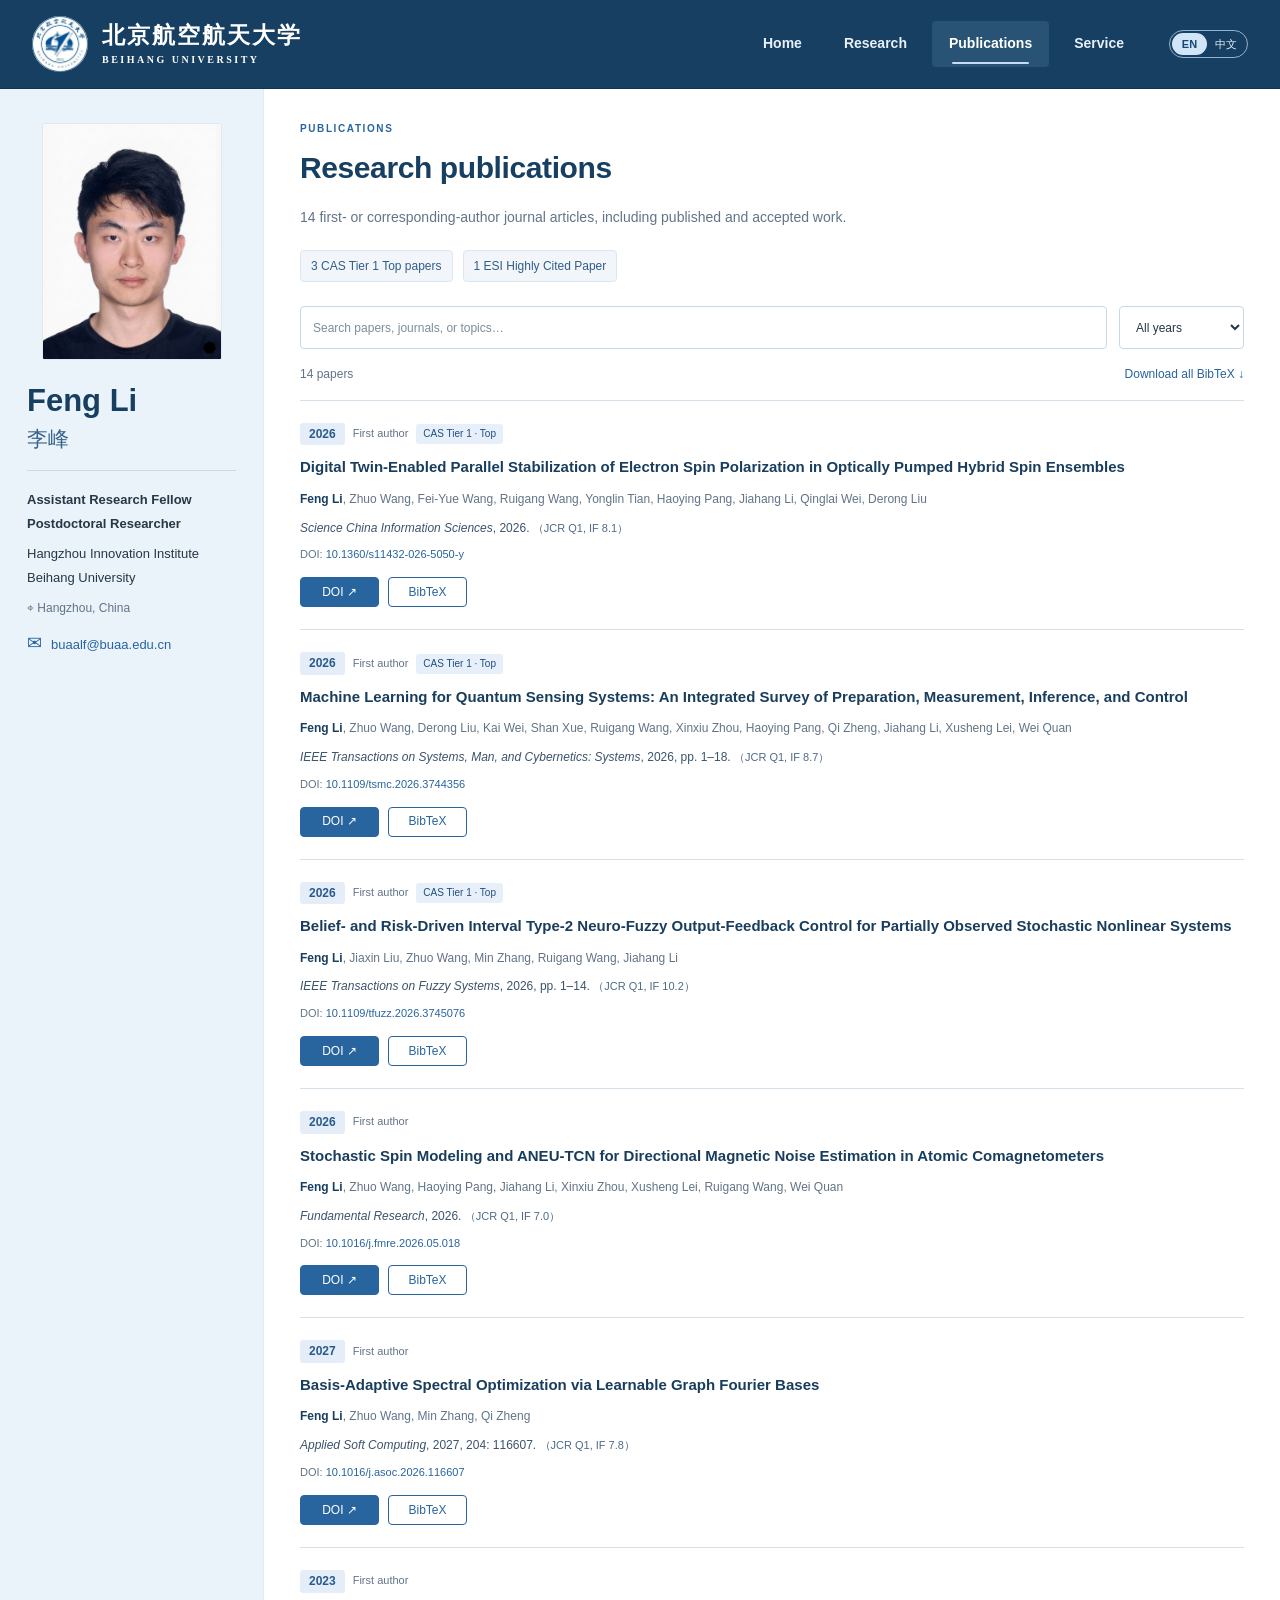
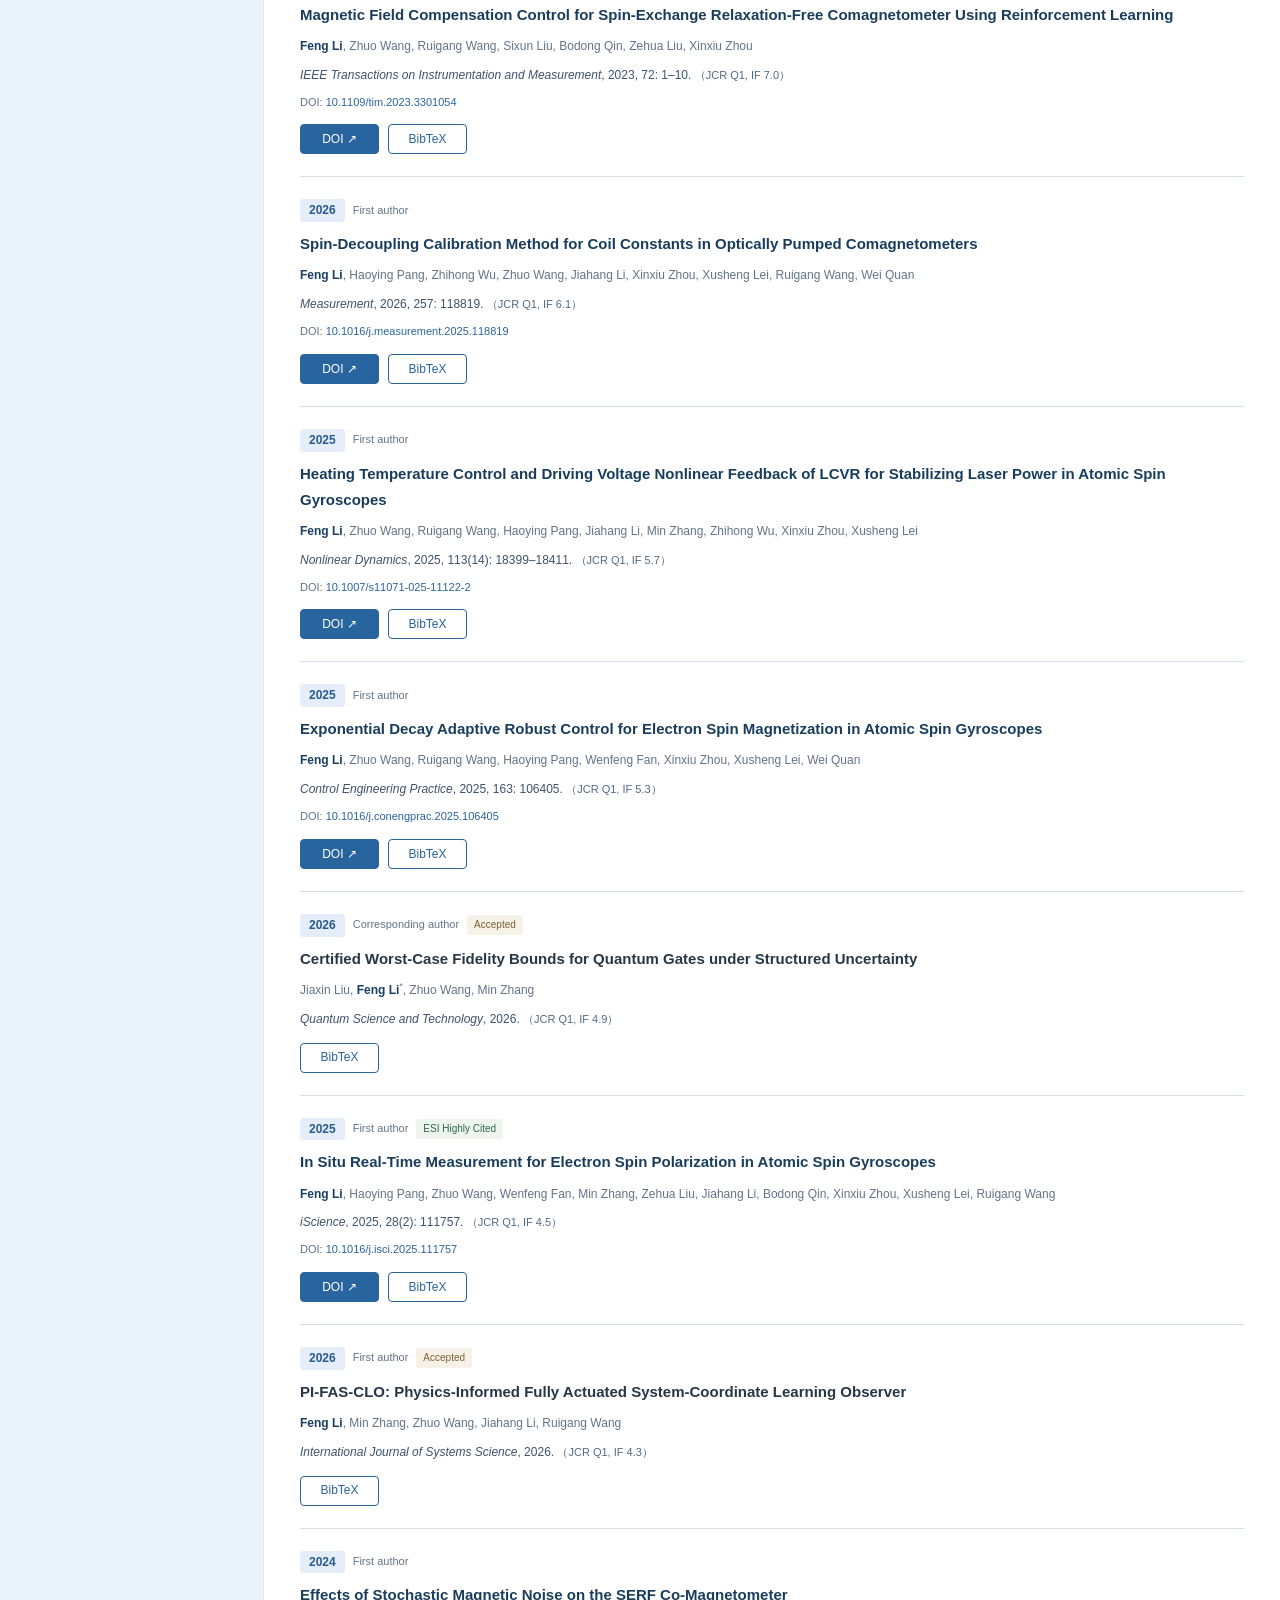
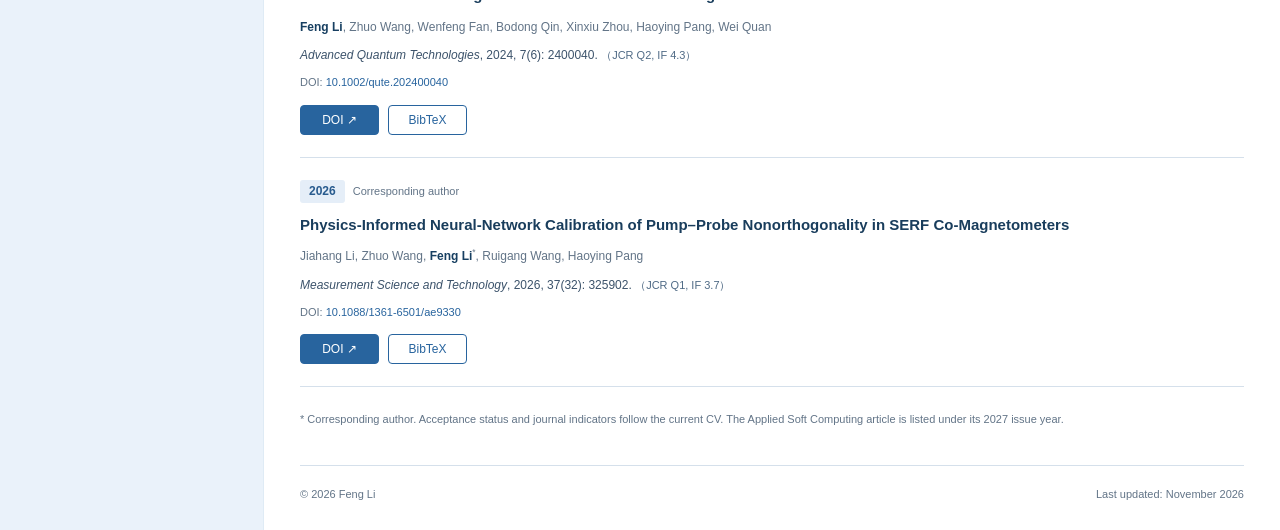
==== publications.html @ 4c73d3a9 "Simplify homepage research areas and remove news section" ====
<!doctype html>
<html lang="en"><head><meta charset="utf-8"><meta name="viewport" content="width=device-width,initial-scale=1">
<title>Publications | Feng Li</title><meta name="description" content="Feng Li (李峰), Assistant Research Fellow and Postdoctoral Researcher at Beihang University Hangzhou Innovation Institute. AI, intelligent control, and quantum precision sensing.">
<link rel="icon" href="assets/favicon.svg" type="image/svg+xml"><link rel="stylesheet" href="assets/style.css?v=e3f5baf408">
<script>try{document.documentElement.lang=localStorage.getItem('feng-li-language')==='zh'?'zh':'en'}catch{}</script>
<script defer src="assets/publications.js"></script><script defer src="assets/main.js?v=169845bc36"></script>
<meta property="og:title" content="Feng Li | Beihang University"><meta property="og:description" content="Artificial intelligence, intelligent control, and quantum precision sensing."><meta property="og:type" content="website"><meta property="og:image" content="https://fonx1997.github.io/assets/portrait.jpg">
<link rel="canonical" href="https://fonx1997.github.io/publications.html"></head>
<body data-page="publications"><a class="skip-link" href="#main"><span data-lang="en">Skip to content</span><span data-lang="zh">跳转到正文</span></a>
<header class="site-header"><div class="header-inner"><a class="university-brand" href="https://www.buaa.edu.cn/" target="_blank" rel="noopener noreferrer" aria-label="北京航空航天大学 / Beihang University">
        <img class="university-seal" src="assets/beihang-seal.jpg" width="56" height="56" alt="北京航空航天大学校徽 / Beihang University emblem">
        <span class="university-wordmark"><span class="university-name-zh">北京航空航天大学</span><span class="university-name-en">BEIHANG UNIVERSITY</span></span>
      </a><nav aria-label="Main navigation"><a href="index.html" data-nav="home"><span data-lang="en">Home</span><span data-lang="zh">首页</span></a><a href="research.html" data-nav="research"><span data-lang="en">Research</span><span data-lang="zh">研究方向</span></a><a href="publications.html" data-nav="publications" aria-current="page"><span data-lang="en">Publications</span><span data-lang="zh">学术论文</span></a><a href="index.html#service" data-nav="service"><span data-lang="en">Service</span><span data-lang="zh">学术服务</span></a></nav>
<div class="language-switch" role="group" aria-label="Website language"><button type="button" data-set-language="en" aria-label="Read in English">EN</button><button type="button" data-set-language="zh" aria-label="切换为中文">中文</button></div></div></header>
<div class="site-layout"><aside class="profile" aria-label="Researcher profile"><div class="profile-inner">
      <a class="portrait-link" href="index.html" aria-label="Feng Li homepage"><img class="portrait" src="assets/portrait.jpg" width="180" height="237" alt="Feng Li / 李峰"></a>
      <a class="profile-name" href="index.html"><span data-lang="en">Feng Li <span class="name-zh">李峰</span></span><span data-lang="zh">李峰 <span class="name-zh">Feng Li</span></span></a>
      <p class="profile-role"><span data-lang="en">Assistant Research Fellow<br> Postdoctoral Researcher</span><span data-lang="zh">助理研究员（博士后）</span></p>
      <p class="profile-affiliation"><span data-lang="en">Hangzhou Innovation Institute<br> Beihang University</span><span data-lang="zh">北京航空航天大学<br> 杭州创新研究院</span></p>
      <p class="location"><span aria-hidden="true">⌖</span> <span data-lang="en">Hangzhou, China</span><span data-lang="zh">中国 · 杭州</span></p>
      <div class="profile-links">
        <a href="mailto:buaalf@buaa.edu.cn"><span aria-hidden="true">✉</span> buaalf@buaa.edu.cn</a>
      </div>
    </div></aside><div class="content-column">
<main id="main"><p class="eyebrow"><span data-lang="en">PUBLICATIONS</span><span data-lang="zh">学术论文</span></p><h1><span data-lang="en">Research publications</span><span data-lang="zh">主要论著</span></h1><p class="page-intro"><span data-lang="en">14 first- or corresponding-author journal articles, including published and accepted work.</span><span data-lang="zh">第一／通讯作者期刊论文 14 篇，含已发表及已接收论文。</span></p><div class="publication-summary"><span><span data-lang="en">3 CAS Tier 1 Top papers</span><span data-lang="zh">中科院一区 Top 论文 3 篇</span></span><span><span data-lang="en">1 ESI Highly Cited Paper</span><span data-lang="zh">ESI 高被引论文 1 篇</span></span></div><div class="publication-toolbar"><label class="search-label"><span class="visually-hidden"><span data-lang="en">Search publications</span><span data-lang="zh">检索论文</span></span><input type="search" id="publication-search" placeholder="Search papers, journals, or topics…" autocomplete="off"></label><label><span class="visually-hidden"><span data-lang="en">Publication year</span><span data-lang="zh">发表年份</span></span><select id="publication-year"><option value="all">All years / 全部年份</option><option value="2027">2027</option><option value="2026">2026</option><option value="2025">2025</option><option value="2024">2024</option><option value="2023">2023</option></select></label></div><div class="publication-list-info"><span id="publication-count" role="status">14 papers</span><a href="assets/bibtex/Feng-Li-publications.bib" download="Feng-Li-publications.bib"><span data-lang="en">Download all BibTeX ↓</span><span data-lang="zh">下载全部 BibTeX ↓</span></a></div><div id="publication-list"><article class="publication" id="paper-scis" data-year="2026" data-search="Digital Twin-Enabled Parallel Stabilization of Electron Spin Polarization in Optically Pumped Hybrid Spin Ensembles Science China Information Sciences first parallel quantum">
      <div class="publication-topline"><span class="publication-year">2026</span><span class="role"><span data-lang="en">First author</span><span data-lang="zh">第一作者</span></span><span class="badge top"><span data-lang="en">CAS Tier 1 · Top</span><span data-lang="zh">中科院一区 Top</span></span></div>
      <h3><a href="https://www.sciengine.com/doi/10.1360/s11432-026-5050-y" target="_blank" rel="noopener noreferrer">Digital Twin-Enabled Parallel Stabilization of Electron Spin Polarization in Optically Pumped Hybrid Spin Ensembles</a></h3><p class="authors"><strong>Feng Li</strong>, Zhuo Wang, Fei-Yue Wang, Ruigang Wang, Yonglin Tian, Haoying Pang, Jiahang Li, Qinglai Wei, Derong Liu</p>
      <p class="journal"><i>Science China Information Sciences</i>, 2026. <span class="metrics">（JCR Q1, IF 8.1）</span></p><p class="publication-doi">DOI: <a href="https://doi.org/10.1360/s11432-026-5050-y" target="_blank" rel="noopener noreferrer">10.1360/s11432-026-5050-y</a></p><div class="publication-actions"><a href="https://doi.org/10.1360/s11432-026-5050-y" target="_blank" rel="noopener noreferrer" class="paper-button">DOI ↗</a><button class="text-button" type="button" data-bibtex="scis">BibTeX</button></div>
    </article><article class="publication" id="paper-tsmcs" data-year="2026" data-search="Machine Learning for Quantum Sensing Systems: An Integrated Survey of Preparation, Measurement, Inference, and Control IEEE Transactions on Systems, Man, and Cybernetics: Systems first learning quantum">
      <div class="publication-topline"><span class="publication-year">2026</span><span class="role"><span data-lang="en">First author</span><span data-lang="zh">第一作者</span></span><span class="badge top"><span data-lang="en">CAS Tier 1 · Top</span><span data-lang="zh">中科院一区 Top</span></span></div>
      <h3><a href="https://doi.org/10.1109/tsmc.2026.3744356" target="_blank" rel="noopener noreferrer">Machine Learning for Quantum Sensing Systems: An Integrated Survey of Preparation, Measurement, Inference, and Control</a></h3><p class="authors"><strong>Feng Li</strong>, Zhuo Wang, Derong Liu, Kai Wei, Shan Xue, Ruigang Wang, Xinxiu Zhou, Haoying Pang, Qi Zheng, Jiahang Li, Xusheng Lei, Wei Quan</p>
      <p class="journal"><i>IEEE Transactions on Systems, Man, and Cybernetics: Systems</i>, 2026, pp. 1–18. <span class="metrics">（JCR Q1, IF 8.7）</span></p><p class="publication-doi">DOI: <a href="https://doi.org/10.1109/tsmc.2026.3744356" target="_blank" rel="noopener noreferrer">10.1109/tsmc.2026.3744356</a></p><div class="publication-actions"><a href="https://doi.org/10.1109/tsmc.2026.3744356" target="_blank" rel="noopener noreferrer" class="paper-button">DOI ↗</a><button class="text-button" type="button" data-bibtex="tsmcs">BibTeX</button></div>
    </article><article class="publication" id="paper-tfs" data-year="2026" data-search="Belief- and Risk-Driven Interval Type-2 Neuro-Fuzzy Output-Feedback Control for Partially Observed Stochastic Nonlinear Systems IEEE Transactions on Fuzzy Systems first learning control">
      <div class="publication-topline"><span class="publication-year">2026</span><span class="role"><span data-lang="en">First author</span><span data-lang="zh">第一作者</span></span><span class="badge top"><span data-lang="en">CAS Tier 1 · Top</span><span data-lang="zh">中科院一区 Top</span></span></div>
      <h3><a href="https://doi.org/10.1109/tfuzz.2026.3745076" target="_blank" rel="noopener noreferrer">Belief- and Risk-Driven Interval Type-2 Neuro-Fuzzy Output-Feedback Control for Partially Observed Stochastic Nonlinear Systems</a></h3><p class="authors"><strong>Feng Li</strong>, Jiaxin Liu, Zhuo Wang, Min Zhang, Ruigang Wang, Jiahang Li</p>
      <p class="journal"><i>IEEE Transactions on Fuzzy Systems</i>, 2026, pp. 1–14. <span class="metrics">（JCR Q1, IF 10.2）</span></p><p class="publication-doi">DOI: <a href="https://doi.org/10.1109/tfuzz.2026.3745076" target="_blank" rel="noopener noreferrer">10.1109/tfuzz.2026.3745076</a></p><div class="publication-actions"><a href="https://doi.org/10.1109/tfuzz.2026.3745076" target="_blank" rel="noopener noreferrer" class="paper-button">DOI ↗</a><button class="text-button" type="button" data-bibtex="tfs">BibTeX</button></div>
    </article><article class="publication" id="paper-fr" data-year="2026" data-search="Stochastic Spin Modeling and ANEU-TCN for Directional Magnetic Noise Estimation in Atomic Comagnetometers Fundamental Research first learning quantum">
      <div class="publication-topline"><span class="publication-year">2026</span><span class="role"><span data-lang="en">First author</span><span data-lang="zh">第一作者</span></span></div>
      <h3><a href="https://doi.org/10.1016/j.fmre.2026.05.018" target="_blank" rel="noopener noreferrer">Stochastic Spin Modeling and ANEU-TCN for Directional Magnetic Noise Estimation in Atomic Comagnetometers</a></h3><p class="authors"><strong>Feng Li</strong>, Zhuo Wang, Haoying Pang, Jiahang Li, Xinxiu Zhou, Xusheng Lei, Ruigang Wang, Wei Quan</p>
      <p class="journal"><i>Fundamental Research</i>, 2026. <span class="metrics">（JCR Q1, IF 7.0）</span></p><p class="publication-doi">DOI: <a href="https://doi.org/10.1016/j.fmre.2026.05.018" target="_blank" rel="noopener noreferrer">10.1016/j.fmre.2026.05.018</a></p><div class="publication-actions"><a href="https://doi.org/10.1016/j.fmre.2026.05.018" target="_blank" rel="noopener noreferrer" class="paper-button">DOI ↗</a><button class="text-button" type="button" data-bibtex="fr">BibTeX</button></div>
    </article><article class="publication" id="paper-asc" data-year="2027" data-search="Basis-Adaptive Spectral Optimization via Learnable Graph Fourier Bases Applied Soft Computing first learning">
      <div class="publication-topline"><span class="publication-year">2027</span><span class="role"><span data-lang="en">First author</span><span data-lang="zh">第一作者</span></span></div>
      <h3><a href="https://doi.org/10.1016/j.asoc.2026.116607" target="_blank" rel="noopener noreferrer">Basis-Adaptive Spectral Optimization via Learnable Graph Fourier Bases</a></h3><p class="authors"><strong>Feng Li</strong>, Zhuo Wang, Min Zhang, Qi Zheng</p>
      <p class="journal"><i>Applied Soft Computing</i>, 2027, 204: 116607. <span class="metrics">（JCR Q1, IF 7.8）</span></p><p class="publication-doi">DOI: <a href="https://doi.org/10.1016/j.asoc.2026.116607" target="_blank" rel="noopener noreferrer">10.1016/j.asoc.2026.116607</a></p><div class="publication-actions"><a href="https://doi.org/10.1016/j.asoc.2026.116607" target="_blank" rel="noopener noreferrer" class="paper-button">DOI ↗</a><button class="text-button" type="button" data-bibtex="asc">BibTeX</button></div>
    </article><article class="publication" id="paper-tim" data-year="2023" data-search="Magnetic Field Compensation Control for Spin-Exchange Relaxation-Free Comagnetometer Using Reinforcement Learning IEEE Transactions on Instrumentation and Measurement first learning control quantum">
      <div class="publication-topline"><span class="publication-year">2023</span><span class="role"><span data-lang="en">First author</span><span data-lang="zh">第一作者</span></span></div>
      <h3><a href="https://doi.org/10.1109/tim.2023.3301054" target="_blank" rel="noopener noreferrer">Magnetic Field Compensation Control for Spin-Exchange Relaxation-Free Comagnetometer Using Reinforcement Learning</a></h3><p class="authors"><strong>Feng Li</strong>, Zhuo Wang, Ruigang Wang, Sixun Liu, Bodong Qin, Zehua Liu, Xinxiu Zhou</p>
      <p class="journal"><i>IEEE Transactions on Instrumentation and Measurement</i>, 2023, 72: 1–10. <span class="metrics">（JCR Q1, IF 7.0）</span></p><p class="publication-doi">DOI: <a href="https://doi.org/10.1109/tim.2023.3301054" target="_blank" rel="noopener noreferrer">10.1109/tim.2023.3301054</a></p><div class="publication-actions"><a href="https://doi.org/10.1109/tim.2023.3301054" target="_blank" rel="noopener noreferrer" class="paper-button">DOI ↗</a><button class="text-button" type="button" data-bibtex="tim">BibTeX</button></div>
    </article><article class="publication" id="paper-measurement" data-year="2026" data-search="Spin-Decoupling Calibration Method for Coil Constants in Optically Pumped Comagnetometers Measurement first quantum">
      <div class="publication-topline"><span class="publication-year">2026</span><span class="role"><span data-lang="en">First author</span><span data-lang="zh">第一作者</span></span></div>
      <h3><a href="https://doi.org/10.1016/j.measurement.2025.118819" target="_blank" rel="noopener noreferrer">Spin-Decoupling Calibration Method for Coil Constants in Optically Pumped Comagnetometers</a></h3><p class="authors"><strong>Feng Li</strong>, Haoying Pang, Zhihong Wu, Zhuo Wang, Jiahang Li, Xinxiu Zhou, Xusheng Lei, Ruigang Wang, Wei Quan</p>
      <p class="journal"><i>Measurement</i>, 2026, 257: 118819. <span class="metrics">（JCR Q1, IF 6.1）</span></p><p class="publication-doi">DOI: <a href="https://doi.org/10.1016/j.measurement.2025.118819" target="_blank" rel="noopener noreferrer">10.1016/j.measurement.2025.118819</a></p><div class="publication-actions"><a href="https://doi.org/10.1016/j.measurement.2025.118819" target="_blank" rel="noopener noreferrer" class="paper-button">DOI ↗</a><button class="text-button" type="button" data-bibtex="measurement">BibTeX</button></div>
    </article><article class="publication" id="paper-nld" data-year="2025" data-search="Heating Temperature Control and Driving Voltage Nonlinear Feedback of LCVR for Stabilizing Laser Power in Atomic Spin Gyroscopes Nonlinear Dynamics first control quantum">
      <div class="publication-topline"><span class="publication-year">2025</span><span class="role"><span data-lang="en">First author</span><span data-lang="zh">第一作者</span></span></div>
      <h3><a href="https://doi.org/10.1007/s11071-025-11122-2" target="_blank" rel="noopener noreferrer">Heating Temperature Control and Driving Voltage Nonlinear Feedback of LCVR for Stabilizing Laser Power in Atomic Spin Gyroscopes</a></h3><p class="authors"><strong>Feng Li</strong>, Zhuo Wang, Ruigang Wang, Haoying Pang, Jiahang Li, Min Zhang, Zhihong Wu, Xinxiu Zhou, Xusheng Lei</p>
      <p class="journal"><i>Nonlinear Dynamics</i>, 2025, 113(14): 18399–18411. <span class="metrics">（JCR Q1, IF 5.7）</span></p><p class="publication-doi">DOI: <a href="https://doi.org/10.1007/s11071-025-11122-2" target="_blank" rel="noopener noreferrer">10.1007/s11071-025-11122-2</a></p><div class="publication-actions"><a href="https://doi.org/10.1007/s11071-025-11122-2" target="_blank" rel="noopener noreferrer" class="paper-button">DOI ↗</a><button class="text-button" type="button" data-bibtex="nld">BibTeX</button></div>
    </article><article class="publication" id="paper-cep" data-year="2025" data-search="Exponential Decay Adaptive Robust Control for Electron Spin Magnetization in Atomic Spin Gyroscopes Control Engineering Practice first control quantum">
      <div class="publication-topline"><span class="publication-year">2025</span><span class="role"><span data-lang="en">First author</span><span data-lang="zh">第一作者</span></span></div>
      <h3><a href="https://doi.org/10.1016/j.conengprac.2025.106405" target="_blank" rel="noopener noreferrer">Exponential Decay Adaptive Robust Control for Electron Spin Magnetization in Atomic Spin Gyroscopes</a></h3><p class="authors"><strong>Feng Li</strong>, Zhuo Wang, Ruigang Wang, Haoying Pang, Wenfeng Fan, Xinxiu Zhou, Xusheng Lei, Wei Quan</p>
      <p class="journal"><i>Control Engineering Practice</i>, 2025, 163: 106405. <span class="metrics">（JCR Q1, IF 5.3）</span></p><p class="publication-doi">DOI: <a href="https://doi.org/10.1016/j.conengprac.2025.106405" target="_blank" rel="noopener noreferrer">10.1016/j.conengprac.2025.106405</a></p><div class="publication-actions"><a href="https://doi.org/10.1016/j.conengprac.2025.106405" target="_blank" rel="noopener noreferrer" class="paper-button">DOI ↗</a><button class="text-button" type="button" data-bibtex="cep">BibTeX</button></div>
    </article><article class="publication" id="paper-qst" data-year="2026" data-search="Certified Worst-Case Fidelity Bounds for Quantum Gates under Structured Uncertainty Quantum Science and Technology corresponding control quantum">
      <div class="publication-topline"><span class="publication-year">2026</span><span class="role"><span data-lang="en">Corresponding author</span><span data-lang="zh">通讯作者</span></span><span class="badge accepted"><span data-lang="en">Accepted</span><span data-lang="zh">已接收</span></span></div>
      <h3>Certified Worst-Case Fidelity Bounds for Quantum Gates under Structured Uncertainty</h3><p class="authors">Jiaxin Liu, <strong>Feng Li</strong><sup>*</sup>, Zhuo Wang, Min Zhang</p>
      <p class="journal"><i>Quantum Science and Technology</i>, 2026. <span class="metrics">（JCR Q1, IF 4.9）</span></p><div class="publication-actions"><button class="text-button" type="button" data-bibtex="qst">BibTeX</button></div>
    </article><article class="publication" id="paper-iscience" data-year="2025" data-search="In Situ Real-Time Measurement for Electron Spin Polarization in Atomic Spin Gyroscopes iScience first quantum">
      <div class="publication-topline"><span class="publication-year">2025</span><span class="role"><span data-lang="en">First author</span><span data-lang="zh">第一作者</span></span><span class="badge cited"><span data-lang="en">ESI Highly Cited</span><span data-lang="zh">ESI 高被引</span></span></div>
      <h3><a href="https://doi.org/10.1016/j.isci.2025.111757" target="_blank" rel="noopener noreferrer">In Situ Real-Time Measurement for Electron Spin Polarization in Atomic Spin Gyroscopes</a></h3><p class="authors"><strong>Feng Li</strong>, Haoying Pang, Zhuo Wang, Wenfeng Fan, Min Zhang, Zehua Liu, Jiahang Li, Bodong Qin, Xinxiu Zhou, Xusheng Lei, Ruigang Wang</p>
      <p class="journal"><i>iScience</i>, 2025, 28(2): 111757. <span class="metrics">（JCR Q1, IF 4.5）</span></p><p class="publication-doi">DOI: <a href="https://doi.org/10.1016/j.isci.2025.111757" target="_blank" rel="noopener noreferrer">10.1016/j.isci.2025.111757</a></p><div class="publication-actions"><a href="https://doi.org/10.1016/j.isci.2025.111757" target="_blank" rel="noopener noreferrer" class="paper-button">DOI ↗</a><button class="text-button" type="button" data-bibtex="iscience">BibTeX</button></div>
    </article><article class="publication" id="paper-ijss" data-year="2026" data-search="PI-FAS-CLO: Physics-Informed Fully Actuated System-Coordinate Learning Observer International Journal of Systems Science first learning control">
      <div class="publication-topline"><span class="publication-year">2026</span><span class="role"><span data-lang="en">First author</span><span data-lang="zh">第一作者</span></span><span class="badge accepted"><span data-lang="en">Accepted</span><span data-lang="zh">已接收</span></span></div>
      <h3>PI-FAS-CLO: Physics-Informed Fully Actuated System-Coordinate Learning Observer</h3><p class="authors"><strong>Feng Li</strong>, Min Zhang, Zhuo Wang, Jiahang Li, Ruigang Wang</p>
      <p class="journal"><i>International Journal of Systems Science</i>, 2026. <span class="metrics">（JCR Q1, IF 4.3）</span></p><div class="publication-actions"><button class="text-button" type="button" data-bibtex="ijss">BibTeX</button></div>
    </article><article class="publication" id="paper-aqt" data-year="2024" data-search="Effects of Stochastic Magnetic Noise on the SERF Co-Magnetometer Advanced Quantum Technologies first quantum">
      <div class="publication-topline"><span class="publication-year">2024</span><span class="role"><span data-lang="en">First author</span><span data-lang="zh">第一作者</span></span></div>
      <h3><a href="https://doi.org/10.1002/qute.202400040" target="_blank" rel="noopener noreferrer">Effects of Stochastic Magnetic Noise on the SERF Co-Magnetometer</a></h3><p class="authors"><strong>Feng Li</strong>, Zhuo Wang, Wenfeng Fan, Bodong Qin, Xinxiu Zhou, Haoying Pang, Wei Quan</p>
      <p class="journal"><i>Advanced Quantum Technologies</i>, 2024, 7(6): 2400040. <span class="metrics">（JCR Q2, IF 4.3）</span></p><p class="publication-doi">DOI: <a href="https://doi.org/10.1002/qute.202400040" target="_blank" rel="noopener noreferrer">10.1002/qute.202400040</a></p><div class="publication-actions"><a href="https://doi.org/10.1002/qute.202400040" target="_blank" rel="noopener noreferrer" class="paper-button">DOI ↗</a><button class="text-button" type="button" data-bibtex="aqt">BibTeX</button></div>
    </article><article class="publication" id="paper-mst" data-year="2026" data-search="Physics-Informed Neural-Network Calibration of Pump–Probe Nonorthogonality in SERF Co-Magnetometers Measurement Science and Technology corresponding learning quantum">
      <div class="publication-topline"><span class="publication-year">2026</span><span class="role"><span data-lang="en">Corresponding author</span><span data-lang="zh">通讯作者</span></span></div>
      <h3><a href="https://doi.org/10.1088/1361-6501/ae9330" target="_blank" rel="noopener noreferrer">Physics-Informed Neural-Network Calibration of Pump–Probe Nonorthogonality in SERF Co-Magnetometers</a></h3><p class="authors">Jiahang Li, Zhuo Wang, <strong>Feng Li</strong><sup>*</sup>, Ruigang Wang, Haoying Pang</p>
      <p class="journal"><i>Measurement Science and Technology</i>, 2026, 37(32): 325902. <span class="metrics">（JCR Q1, IF 3.7）</span></p><p class="publication-doi">DOI: <a href="https://doi.org/10.1088/1361-6501/ae9330" target="_blank" rel="noopener noreferrer">10.1088/1361-6501/ae9330</a></p><div class="publication-actions"><a href="https://doi.org/10.1088/1361-6501/ae9330" target="_blank" rel="noopener noreferrer" class="paper-button">DOI ↗</a><button class="text-button" type="button" data-bibtex="mst">BibTeX</button></div>
    </article></div><p id="no-results" hidden><span data-lang="en">No matching papers. Try another term or year.</span><span data-lang="zh">没有匹配的论文，请尝试其他关键词或年份。</span></p><p class="publication-footnote"><span data-lang="en">* Corresponding author. Acceptance status and journal indicators follow the current CV. The Applied Soft Computing article is listed under its 2027 issue year.</span><span data-lang="zh">* 表示通讯作者。接收状态及期刊指标按现有简历列出；Applied Soft Computing 论文标注的是 2027 年卷期年份。</span></p></main><footer><span>© 2026 Feng Li</span><span><span data-lang="en">Last updated: November 2026</span><span data-lang="zh">更新于 2026 年 11 月</span></span></footer></div></div>
<dialog id="bibtex-dialog" aria-labelledby="bibtex-title"><div class="dialog-heading"><h2 id="bibtex-title">BibTeX</h2><button id="close-bibtex" class="close-button" type="button" aria-label="Close BibTeX">×</button></div><p id="bibtex-paper-title"></p><pre id="bibtex-code" tabindex="0"></pre><div class="dialog-actions"><a id="download-bibtex" download>Download .bib</a><button class="primary-button" id="copy-bibtex" type="button"><span data-lang="en">Copy BibTeX</span><span data-lang="zh">复制 BibTeX</span></button></div><p id="copy-status" class="copy-status" role="status" aria-live="polite"></p></dialog>
</body></html>
---- assets/style.css ----
:root {
  --navy: #173f61;
  --blue: #28649e;
  --blue-hover: #1b507f;
  --ink: #263747;
  --muted: #627487;
  --line: #d5e0eb;
  --pale: #eaf2fa;
  --soft: #f2f6fb;
  --sans: -apple-system, BlinkMacSystemFont, 'Segoe UI', 'PingFang SC', 'Microsoft YaHei', sans-serif;
}
* { box-sizing: border-box; }
html { scroll-behavior: smooth; scroll-padding-top: 115px; }
body { margin: 0; color: var(--ink); background: white; font: 15px/1.85 var(--sans); -webkit-font-smoothing: antialiased; }
html[lang=en] [data-lang=zh], html[lang=zh] [data-lang=en], [hidden] { display: none !important; }
a { color: var(--blue); text-decoration: none; text-underline-offset: 4px; }
a:hover { text-decoration: underline; }
button, input, select { font: inherit; }
button { cursor: pointer; }
a, button { -webkit-tap-highlight-color: transparent; }
a:focus-visible, button:focus-visible, input:focus-visible, select:focus-visible, pre:focus-visible { outline: 3px solid #82b6e6; outline-offset: 4px; }
h1, h2, h3, p { margin: 0; }
h1, h2 { color: var(--navy); font-weight: 650; line-height: 1.45; }
h1 { font-size: 30px; margin-bottom: 15px; letter-spacing: -.4px; }
h2 { font-size: 23px; letter-spacing: -.2px; }
h3 { font-size: 16px; line-height: 1.65; font-weight: 600; }
p + p { margin-top: 12px; }
strong { font-weight: 600; }
img { max-width: 100%; }
sup { font-size: .7em; }
.site-header { position: sticky; top: 0; z-index: 20; background: var(--navy); border-bottom: 1px solid #113450; color: white; }
.header-inner { display: flex; align-items: center; gap: 28px; max-width: 1360px; min-height: 88px; padding: 14px 32px; margin: auto; }
.university-brand { display: flex; align-items: center; gap: 14px; color: white; flex-shrink: 0; }
.university-brand:hover { text-decoration: none; }
.university-seal { display: block; width: 56px; height: 56px; flex-shrink: 0; border-radius: 50%; background: white; }
.university-wordmark { display: flex; flex-direction: column; gap: 3px; }
.university-name-zh { font: 600 23px/1.3 'Kaiti SC', STKaiti, 'Songti SC', serif; letter-spacing: 2px; white-space: nowrap; }
.university-name-en { font: 600 10px/1.4 Georgia, serif; letter-spacing: 2.5px; white-space: nowrap; }
.site-header nav { display: flex; align-items: stretch; gap: 8px; margin-left: auto; }
.site-header nav a { display: flex; align-items: center; justify-content: center; position: relative; padding: 10px 17px; color: #e8f1fa; font-size: 14px; font-weight: 550; white-space: nowrap; border-radius: 4px; transition: background .18s; }
.site-header nav a:hover { text-decoration: none; background: #244f74; color: white; }
.site-header nav a[aria-current] { background: #285374; color: white; }
.site-header nav a[aria-current]::after { content: ''; position: absolute; left: 20px; right: 20px; bottom: 3px; height: 2px; background: #c5ddf4; border-radius: 2px; }
.language-switch { display: flex; padding: 2px; border: 1px solid #90b2d0; border-radius: 18px; flex-shrink: 0; }
.language-switch button { min-width: 35px; padding: 2px 8px; font-size: 11px; line-height: 1.7; border: 0; border-radius: 14px; background: transparent; color: #e4eff9; }
.language-switch button[aria-pressed=true] { background: #d1e5f8; color: #17476f; font-weight: 650; }
.site-layout { display: grid; grid-template-columns: 264px minmax(0, 1fr); max-width: 1360px; min-height: calc(100vh - 88px); margin: auto; }
.profile { background: var(--pale); border-right: 1px solid #dfebf5; min-width: 0; }
.profile-inner { position: sticky; top: 88px; padding: 34px 27px 38px; }
.portrait-link { display: block; width: 180px; max-width: 100%; margin: 0 auto 22px; }
.portrait { display: block; width: 180px; height: auto; aspect-ratio: 1696/2234; object-fit: cover; border: 1px solid #e0e9f2; border-radius: 2px; }
.profile-name { display: block; color: var(--navy); font-size: 31px; font-weight: 650; line-height: 1.25; }
.profile-name:hover { text-decoration: none; }
.name-zh { display: block; color: #35638b; font: 400 21px/1.5 var(--sans); margin-top: 2px; }
.profile-role { border-top: 1px solid #c8d9e9; padding-top: 17px; font-size: 13px; font-weight: 550; line-height: 1.8; margin-top: 16px; }
.profile-affiliation { font-size: 13px; line-height: 1.8; margin-top: 7px; }
.location { color: var(--muted); font-size: 12px; margin-top: 8px; }
.profile-links { font-size: 13px; margin-top: 14px; }
.profile-links a { display: flex; align-items: baseline; gap: 9px; overflow-wrap: anywhere; }
.profile-links span[aria-hidden] { font-size: 18px; line-height: 1; flex-shrink: 0; }
.content-column { min-width: 0; padding: 31px 36px 25px; }
section { padding-top: 27px; margin-top: 27px; border-top: 1px solid var(--line); scroll-margin-top: 110px; }
section:first-child { margin-top: 0; padding-top: 0; border-top: 0; }
.section-title { display: flex; align-items: baseline; justify-content: space-between; gap: 16px; margin-bottom: 17px; }
.section-title h1, .section-title h2 { position: relative; padding-left: 17px; margin-bottom: 0; font-size: 23px; }
.section-title h1::before, .section-title h2::before { position: absolute; content: ''; top: .24em; bottom: .24em; left: 0; width: 4px; border-radius: 1px; background: var(--blue); }
.section-title > a { flex-shrink: 0; font-size: 12px; font-weight: 500; }
#about p { font-size: 14px; line-height: 1.95; }
.home-directions { display: grid; gap: 7px; padding-left: 20px; margin: 0; font-size: 14px; }
.home-directions li { padding-left: 3px; }
.home-directions li::marker { color: var(--blue); }
.section-note { color: var(--muted); font-size: 12px; margin: -3px 0 7px; }
.publication { position: relative; padding: 22px 0; margin: 0; border-bottom: 1px solid var(--line); scroll-margin-top: 112px; overflow-wrap: anywhere; }
.publication-topline { display: flex; align-items: center; flex-wrap: wrap; gap: 8px; margin-bottom: 9px; }
.publication-year { background: #e5eef8; color: #285b8e; padding: 0 9px; border-radius: 3px; font-size: 12px; font-weight: 550; line-height: 1.9; font-variant-numeric: tabular-nums; }
.role { color: var(--muted); font-size: 11px; line-height: 1.8; }
.badge { font-size: 10px; line-height: 1.8; padding: 1px 7px; border-radius: 3px; background: #eef3fa; color: #315d88; }
.badge.top { color: #214f7d; background: #e6effa; }
.badge.cited { color: #2f654e; background: #edf5ee; }
.badge.accepted { color: #7a6033; background: #f7f2e7; }
.publication h3 { font-size: 15px; font-weight: 600; line-height: 1.75; margin-bottom: 7px; }
.publication h3 a { color: #193d5c; }
.publication h3 a:hover { color: var(--blue); }
.authors { font-size: 12px; line-height: 1.9; color: var(--muted); margin: 0 0 6px; }
.authors strong { color: var(--navy); }
.journal { font-size: 12px; line-height: 1.9; color: #3c536b; margin: 0; }
.journal i { font-weight: 500; }
.metrics { color: #4f6a85; font-size: 11px; white-space: nowrap; }
.publication-doi { font-size: 11px; color: var(--muted); line-height: 1.8; margin: 6px 0 0; }
.publication-actions { display: flex; align-items: center; gap: 9px; margin-top: 12px; }
.publication-actions > a, .text-button { display: inline-flex; align-items: center; justify-content: center; min-width: 79px; min-height: 30px; padding: 3px 12px; border: 1px solid var(--blue); border-radius: 4px; background: white; color: var(--blue); font: 12px/1.7 var(--sans); transition: background .18s; }
.publication-actions .paper-button { background: var(--blue); color: white; }
.publication-actions > a:hover { text-decoration: none; background: var(--blue-hover); border-color: var(--blue-hover); }
.text-button:hover { background: #eaf2fa; }
.timeline { display: grid; gap: 18px; list-style: none; padding: 0; margin: 0; }
.timeline li { display: grid; grid-template-columns: 115px minmax(0,1fr); gap: 20px; }
.timeline li > div { border-left: 2px solid #d3e2f0; padding-left: 18px; }
.timeline-date { color: var(--muted); font-size: 12px; line-height: 1.9; }
.timeline h3 { font-size: 14px; }
.timeline p { font-size: 12px; color: var(--muted); margin-top: 3px; }
.service-list { display: grid; gap: 12px; padding-left: 20px; margin: 0; font-size: 13px; line-height: 1.95; }
.service-list li { padding-left: 3px; }
.service-list li::marker { color: var(--blue); }
footer { display: flex; flex-wrap: wrap; justify-content: space-between; gap: 8px 20px; margin-top: 35px; padding-top: 18px; border-top: 1px solid var(--line); font-size: 11px; color: var(--muted); }
.eyebrow { margin-bottom: 7px; color: var(--blue); font-size: 10px; font-weight: 600; letter-spacing: 1.6px; }
.page-intro { font-size: 14px; color: var(--muted); line-height: 1.95; max-width: 760px; }
.research-keywords { display: flex; flex-wrap: wrap; gap: 7px; margin-top: 15px; color: #456788; font-size: 10px; }
.research-keywords span { padding: 3px 8px; border: 1px solid #dde7f1; border-radius: 3px; background: var(--soft); }
.research-direction { display: grid; grid-template-columns: 35px minmax(0,1fr); gap: 19px; padding-bottom: 0; }
.direction-number { color: #779abe; font: 500 25px/1.5 var(--sans); }
.research-direction h2 { font-size: 21px; margin-bottom: 12px; }
.research-direction p { font-size: 13px; line-height: 1.95; }
.research-direction .related-label { font-size: 11px; color: var(--muted); margin-top: 21px; }
.related-work { display: grid; gap: 9px; padding-left: 18px; margin: 9px 0 0; }
.related-work li { font-size: 12px; line-height: 1.85; }
.related-work li::marker { color: #7193b2; }
.project { padding: 18px 20px; margin-bottom: 12px; background: var(--soft); border-left: 3px solid #a9c6e2; border-radius: 0 4px 4px 0; }
.project .role { color: var(--blue); margin-bottom: 6px; }
.project h3 { font-size: 14px; margin-bottom: 7px; }
.project > p:last-child { font-size: 12px; color: var(--muted); line-height: 1.9; }
.publication-summary { display: flex; flex-wrap: wrap; gap: 10px; margin-top: 19px; font-size: 12px; color: #315d88; }
.publication-summary > span { padding: 4px 10px; border: 1px solid #dae6f2; border-radius: 4px; background: var(--soft); }
.publication-toolbar { display: flex; gap: 12px; margin-top: 24px; }
.search-label { min-width: 0; flex: 1; }
.publication-toolbar input, .publication-toolbar select { width: 100%; height: 43px; padding: 9px 12px; border: 1px solid #c8d8e7; border-radius: 4px; background: white; color: var(--ink); font-size: 12px; }
.publication-toolbar input::placeholder { color: #7b8d9e; }
.publication-toolbar select { min-width: 125px; cursor: pointer; }
.publication-list-info { display: flex; align-items: center; justify-content: space-between; gap: 12px; margin-top: 14px; padding-bottom: 14px; border-bottom: 1px solid var(--line); color: var(--muted); font-size: 12px; }
.publication-footnote { font-size: 11px; color: var(--muted); line-height: 1.9; margin-top: 22px; }
#no-results { margin: 30px 0; color: var(--muted); font-size: 13px; }
dialog { width: min(740px,calc(100% - 28px)); max-height: 86vh; padding: 26px; border: 1px solid #cbdbe9; border-radius: 8px; color: var(--ink); background: white; box-shadow: 0 20px 65px #12345433; }
dialog::backdrop { background: #12304b66; }
.dialog-heading { display: flex; align-items: center; justify-content: space-between; margin-bottom: 10px; }
.dialog-heading h2 { font-size: 24px; }
.close-button { padding: 3px 8px; border: 0; background: transparent; color: var(--muted); font-size: 28px; line-height: 1; }
#bibtex-paper-title { margin-bottom: 17px; color: var(--muted); font-size: 12px; line-height: 1.8; }
#bibtex-code { max-height: 43vh; overflow: auto; overflow-wrap: anywhere; white-space: pre-wrap; padding: 17px; margin: 0; border: 1px solid #e0e8f1; border-radius: 4px; background: var(--soft); font: 11px/1.85 ui-monospace, SFMono-Regular, Consolas, monospace; }
.dialog-actions { display: flex; align-items: center; justify-content: space-between; gap: 15px; margin-top: 19px; font-size: 12px; }
.primary-button { padding: 9px 16px; border: 1px solid var(--blue); border-radius: 4px; color: white; background: var(--blue); font-size: 12px; }
.primary-button:hover { background: var(--blue-hover); }
.copy-status { margin-top: 10px; min-height: 18px; color: #356349; font-size: 11px; }
.skip-link { position: fixed; top: -100px; left: 15px; z-index: 100; padding: 8px 15px; background: white; border: 1px solid var(--blue); }
.skip-link:focus { top: 10px; }
.visually-hidden { position: absolute; width: 1px; height: 1px; padding: 0; margin: -1px; overflow: hidden; clip: rect(0,0,0,0); white-space: nowrap; border: 0; }
@media (max-width: 1100px) {
  .header-inner { gap: 17px; padding: 13px 24px; }
  .university-name-zh { font-size: 21px; letter-spacing: 1px; }
  .university-name-en { font-size: 9px; letter-spacing: 1.9px; }
  .university-seal { width: 50px; height: 50px; }
  .site-header nav { gap: 3px; }
  .site-header nav a { font-size: 13px; padding: 10px 12px; }
  .site-layout { grid-template-columns: 235px minmax(0,1fr); }
  .profile-inner { padding: 30px 22px; }
  .profile-links { font-size: 12px; }
  .content-column { padding: 28px; }
}
@media (max-width: 820px) {
  html { scroll-padding-top: 18px; }
  .site-header { position: static; }
  .header-inner { display: grid; grid-template-columns: minmax(0,1fr) auto; gap: 16px 12px; padding: 17px 22px 0; }
  .university-seal { width: 45px; height: 45px; }
  .university-name-zh { font-size: 20px; }
  .university-name-en { font-size: 9px; letter-spacing: 1.8px; }
  .site-header nav { grid-column: 1/-1; grid-row: 2; justify-content: space-between; width: 100%; gap: 3px; margin: 0; }
  .site-header nav a { flex: 1; font-size: 13px; padding: 12px 8px 14px; border-radius: 4px 4px 0 0; }
  .site-header nav a[aria-current]::after { bottom: 0; }
  .language-switch { justify-self: end; }
  .site-layout { display: block; }
  .profile { border-right: 0; border-bottom: 1px solid #d5e4f2; }
  .profile-inner { position: static; display: grid; grid-template-columns: 105px minmax(0,1fr); gap: 0 22px; padding: 25px 23px; }
  .portrait-link { width: 105px; grid-column: 1; grid-row: 1/6; margin: 0; }
  .portrait { width: 105px; }
  .profile-name { grid-column: 2; grid-row: 1; font-size: 27px; }
  .name-zh { display: inline; margin-left: 8px; font-size: 17px; }
  .profile-role { grid-column: 2; grid-row: 2; border: 0; padding: 0; margin-top: 7px; font-size: 12px; }
  .profile-role br { display: none; }
  .profile-affiliation { grid-column: 2; grid-row: 3; font-size: 11px; margin-top: 5px; }
  .profile-affiliation br { display: none; }
  .location { grid-column: 2; grid-row: 4; font-size: 11px; margin-top: 4px; }
  .profile-links { grid-column: 2; grid-row: 5; font-size: 11px; margin-top: 5px; }
  .profile-links a { gap: 6px; }
  .profile-links span[aria-hidden] { font-size: 14px; }
  .content-column { padding: 27px 23px 22px; }
  h1 { font-size: 26px; }
  .section-title h1, .section-title h2 { font-size: 21px; }
  .section-title > a { font-size: 11px; }
  #about p { font-size: 13px; }
  section { padding-top: 23px; margin-top: 23px; scroll-margin-top: 20px; }
  .home-directions { font-size: 13px; }
  .section-note { font-size: 11px; }
  .publication { padding: 19px 0; scroll-margin-top: 20px; }
  .publication h3 { font-size: 14px; }
  .publication-topline { gap: 6px; }
  .publication-year { font-size: 11px; padding: 0 7px; }
  .badge { font-size: 9px; padding: 1px 5px; }
  .role { font-size: 10px; }
  .authors, .journal { font-size: 11px; }
  .metrics { font-size: 10px; }
  .publication-doi { font-size: 10px; }
  .publication-actions > a, .text-button { min-height: 32px; font-size: 11px; }
  .timeline li { grid-template-columns: 83px minmax(0,1fr); gap: 12px; }
  .timeline li > div { padding-left: 13px; }
  .timeline-date { font-size: 10px; }
  .timeline h3 { font-size: 12px; }
  .timeline p { font-size: 11px; }
  .service-list { font-size: 12px; }
  .page-intro { font-size: 13px; }
  .research-direction { grid-template-columns: 27px minmax(0,1fr); gap: 12px; }
  .direction-number { font-size: 22px; }
  .research-direction h2 { font-size: 19px; }
  .research-direction p { font-size: 12px; }
  .project { padding: 15px 16px; }
  .project h3 { font-size: 13px; }
  .project > p:last-child { font-size: 11px; }
  .publication-summary { font-size: 11px; }
  .publication-toolbar { gap: 9px; }
  .publication-toolbar input { font-size: 11px; }
  .publication-toolbar select { min-width: 105px; font-size: 11px; padding-left: 9px; }
  .publication-list-info { font-size: 10px; }
  footer { font-size: 10px; }
  dialog { padding: 20px; }
}
@media (max-width: 380px) {
  .header-inner { padding: 14px 15px 0; gap: 14px 9px; }
  .university-brand { gap: 9px; }
  .university-seal { width: 37px; height: 37px; }
  .university-name-zh { font-size: 16px; letter-spacing: .5px; }
  .university-name-en { font-size: 7px; letter-spacing: 1.4px; }
  .language-switch button { min-width: 29px; padding: 2px 5px; font-size: 10px; }
  .site-header nav a { padding-left: 5px; padding-right: 5px; font-size: 11px; }
  .profile-inner { grid-template-columns: 83px minmax(0,1fr); gap: 0 16px; padding: 21px 17px; }
  .portrait-link, .portrait { width: 83px; }
  .profile-name { font-size: 24px; }
  .name-zh { font-size: 14px; margin-left: 5px; }
  .profile-role { font-size: 11px; margin-top: 5px; }
  .profile-affiliation { font-size: 10px; }
  .profile-links { font-size: 10px; }
  .content-column { padding: 24px 17px 20px; }
  .section-title h1, .section-title h2 { font-size: 20px; }
  .section-title { gap: 10px; }
}
@media (max-height: 780px) and (min-width: 821px) {
  .profile-inner { position: static; }
}
@media (prefers-reduced-motion: reduce) { html { scroll-behavior: auto; } * { transition: none !important; } }
@media print {
  body { background: white; }
  .site-header, .profile, footer, .publication-toolbar, .publication-list-info, .publication-actions, .skip-link { display: none; }
  .site-layout { display: block; max-width: none; }
  .content-column { padding: 0; }
  section { break-inside: avoid; }
  .publication { break-inside: avoid; }
  a { color: inherit; }
  dialog { display: none; }
}
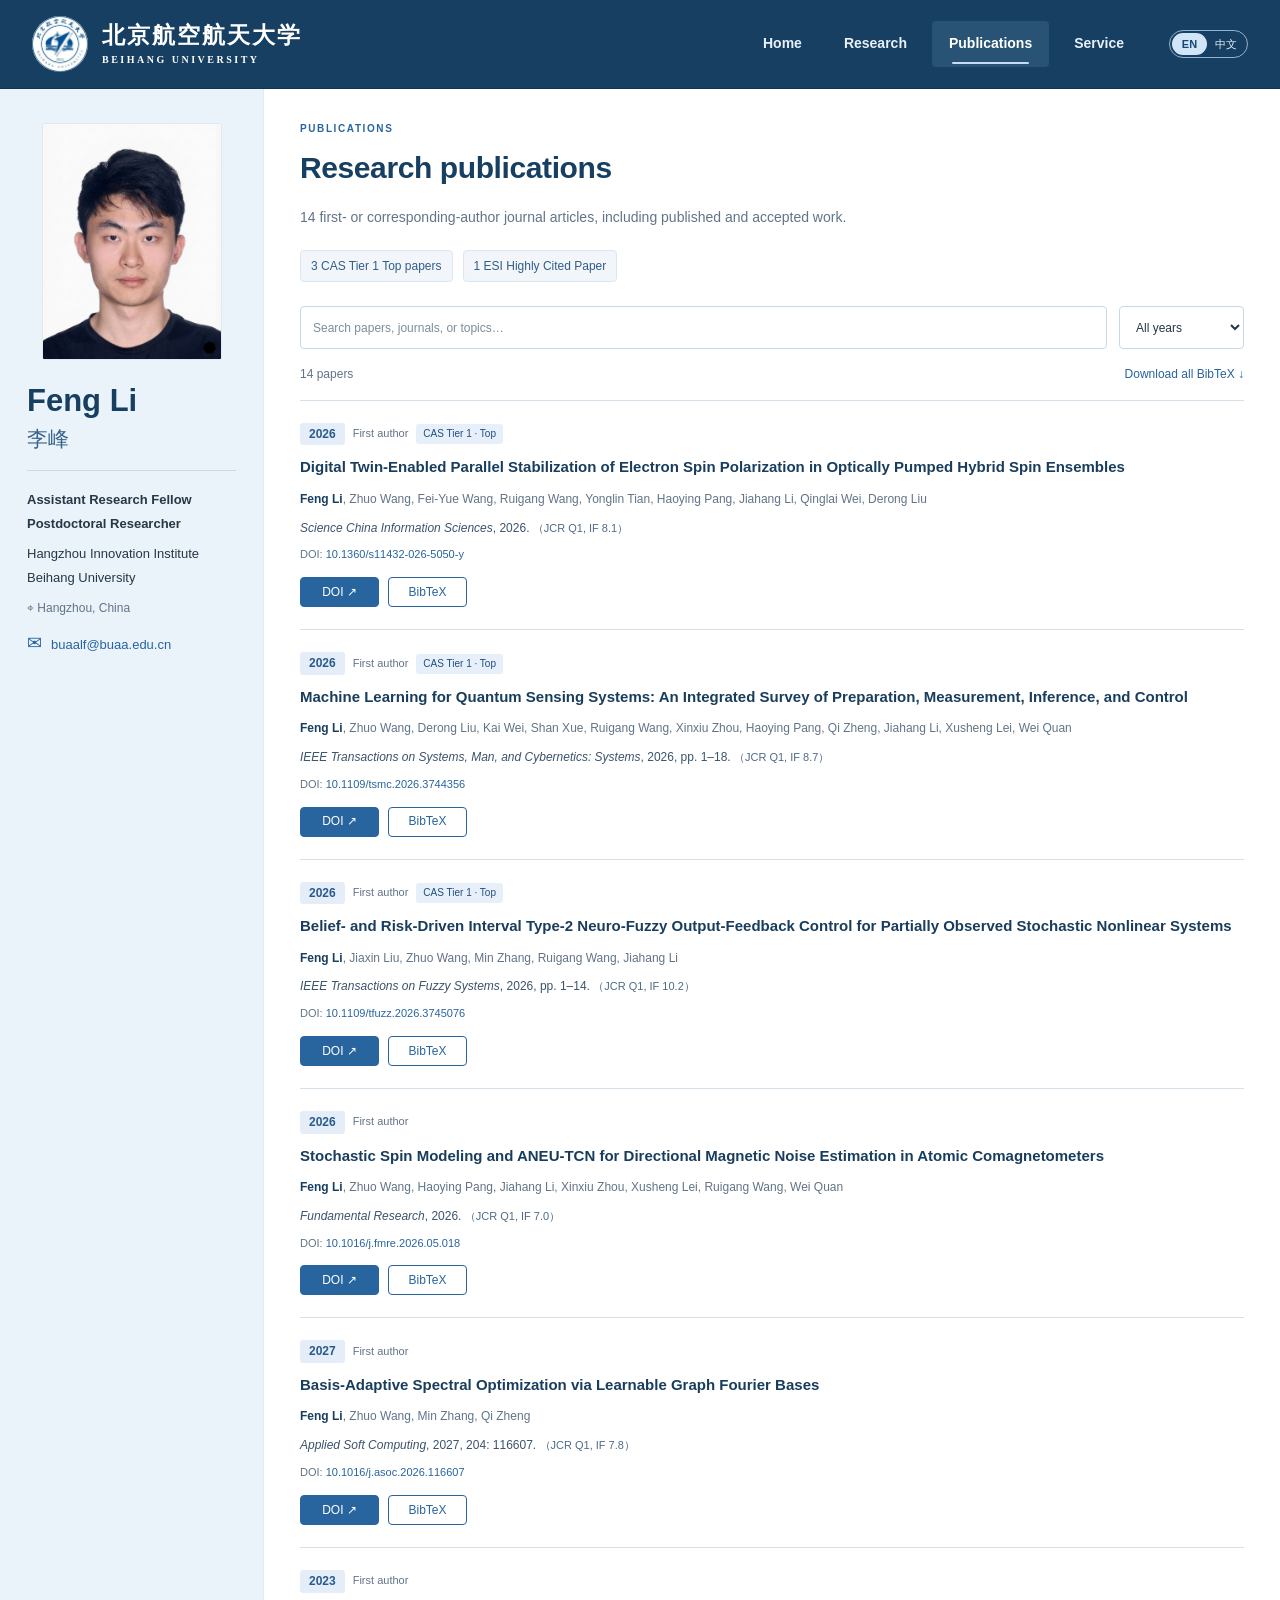
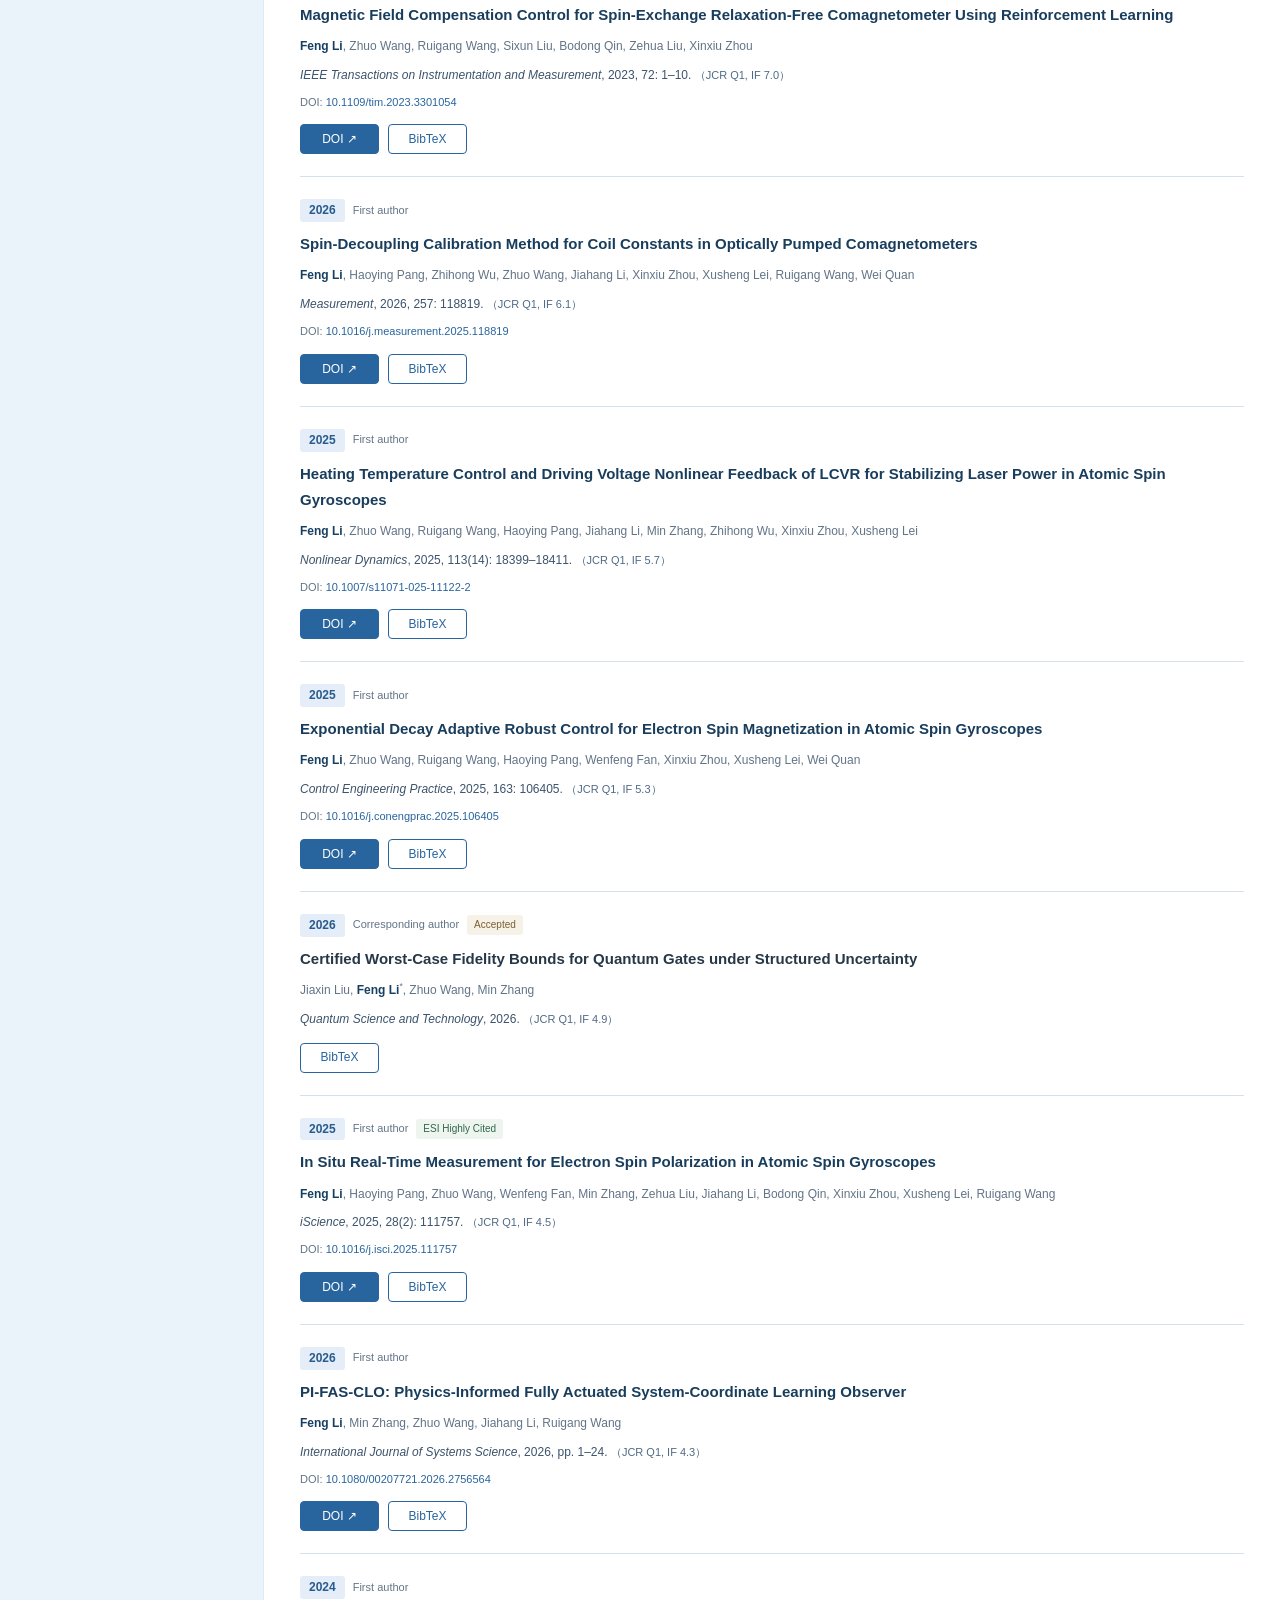
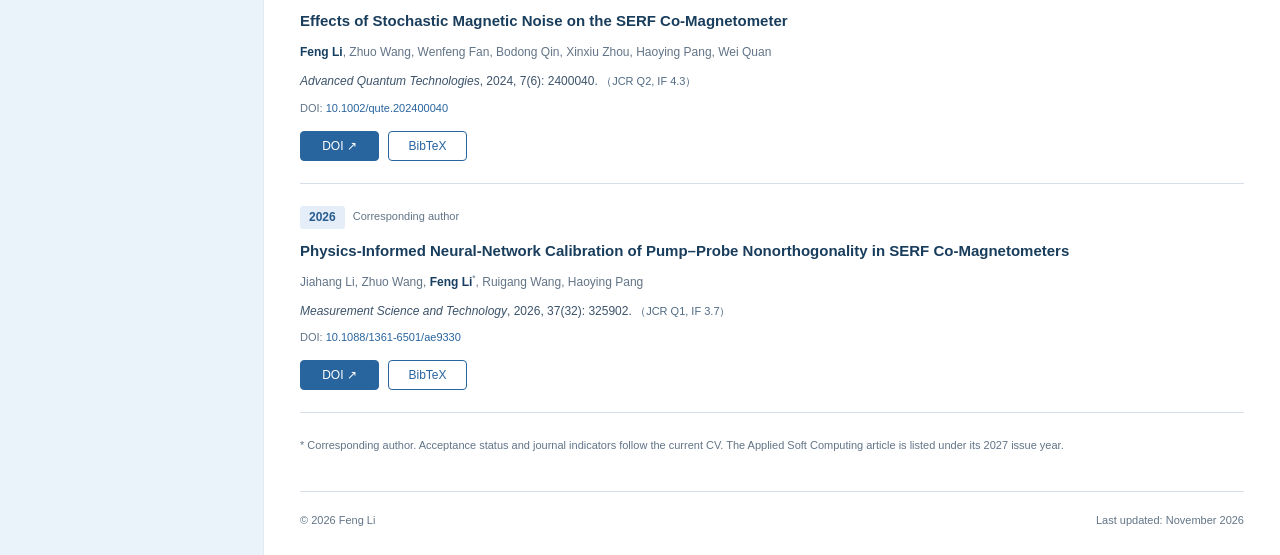
==== commit 9e68bab4: "Update IJSS paper to published with registered DOI and pages" ====
--- a/publications.html
+++ b/publications.html
@@ -1,7 +1,7 @@
 <!doctype html>
 <html lang="en"><head><meta charset="utf-8"><meta name="viewport" content="width=device-width,initial-scale=1">
 <title>Publications | Feng Li</title><meta name="description" content="Feng Li (李峰), Assistant Research Fellow and Postdoctoral Researcher at Beihang University Hangzhou Innovation Institute. AI, intelligent control, and quantum precision sensing.">
-<link rel="icon" href="assets/favicon.svg" type="image/svg+xml"><link rel="stylesheet" href="assets/style.css?v=e3f5baf408">
+<link rel="icon" href="assets/beihang-seal.jpg?v=5301e7c4b6" type="image/jpeg" sizes="451x451"><link rel="icon" href="assets/favicon.svg?v=5301e7c4b6" type="image/svg+xml" sizes="any"><link rel="stylesheet" href="assets/style.css?v=e3f5baf408">
 <script>try{document.documentElement.lang=localStorage.getItem('feng-li-language')==='zh'?'zh':'en'}catch{}</script>
 <script defer src="assets/publications.js"></script><script defer src="assets/main.js?v=169845bc36"></script>
 <meta property="og:title" content="Feng Li | Beihang University"><meta property="og:description" content="Artificial intelligence, intelligent control, and quantum precision sensing."><meta property="og:type" content="website"><meta property="og:image" content="https://fonx1997.github.io/assets/portrait.jpg">
@@ -67,9 +67,9 @@
       <h3><a href="https://doi.org/10.1016/j.isci.2025.111757" target="_blank" rel="noopener noreferrer">In Situ Real-Time Measurement for Electron Spin Polarization in Atomic Spin Gyroscopes</a></h3><p class="authors"><strong>Feng Li</strong>, Haoying Pang, Zhuo Wang, Wenfeng Fan, Min Zhang, Zehua Liu, Jiahang Li, Bodong Qin, Xinxiu Zhou, Xusheng Lei, Ruigang Wang</p>
       <p class="journal"><i>iScience</i>, 2025, 28(2): 111757. <span class="metrics">（JCR Q1, IF 4.5）</span></p><p class="publication-doi">DOI: <a href="https://doi.org/10.1016/j.isci.2025.111757" target="_blank" rel="noopener noreferrer">10.1016/j.isci.2025.111757</a></p><div class="publication-actions"><a href="https://doi.org/10.1016/j.isci.2025.111757" target="_blank" rel="noopener noreferrer" class="paper-button">DOI ↗</a><button class="text-button" type="button" data-bibtex="iscience">BibTeX</button></div>
     </article><article class="publication" id="paper-ijss" data-year="2026" data-search="PI-FAS-CLO: Physics-Informed Fully Actuated System-Coordinate Learning Observer International Journal of Systems Science first learning control">
-      <div class="publication-topline"><span class="publication-year">2026</span><span class="role"><span data-lang="en">First author</span><span data-lang="zh">第一作者</span></span><span class="badge accepted"><span data-lang="en">Accepted</span><span data-lang="zh">已接收</span></span></div>
-      <h3>PI-FAS-CLO: Physics-Informed Fully Actuated System-Coordinate Learning Observer</h3><p class="authors"><strong>Feng Li</strong>, Min Zhang, Zhuo Wang, Jiahang Li, Ruigang Wang</p>
-      <p class="journal"><i>International Journal of Systems Science</i>, 2026. <span class="metrics">（JCR Q1, IF 4.3）</span></p><div class="publication-actions"><button class="text-button" type="button" data-bibtex="ijss">BibTeX</button></div>
+      <div class="publication-topline"><span class="publication-year">2026</span><span class="role"><span data-lang="en">First author</span><span data-lang="zh">第一作者</span></span></div>
+      <h3><a href="https://doi.org/10.1080/00207721.2026.2756564" target="_blank" rel="noopener noreferrer">PI-FAS-CLO: Physics-Informed Fully Actuated System-Coordinate Learning Observer</a></h3><p class="authors"><strong>Feng Li</strong>, Min Zhang, Zhuo Wang, Jiahang Li, Ruigang Wang</p>
+      <p class="journal"><i>International Journal of Systems Science</i>, 2026, pp. 1–24. <span class="metrics">（JCR Q1, IF 4.3）</span></p><p class="publication-doi">DOI: <a href="https://doi.org/10.1080/00207721.2026.2756564" target="_blank" rel="noopener noreferrer">10.1080/00207721.2026.2756564</a></p><div class="publication-actions"><a href="https://doi.org/10.1080/00207721.2026.2756564" target="_blank" rel="noopener noreferrer" class="paper-button">DOI ↗</a><button class="text-button" type="button" data-bibtex="ijss">BibTeX</button></div>
     </article><article class="publication" id="paper-aqt" data-year="2024" data-search="Effects of Stochastic Magnetic Noise on the SERF Co-Magnetometer Advanced Quantum Technologies first quantum">
       <div class="publication-topline"><span class="publication-year">2024</span><span class="role"><span data-lang="en">First author</span><span data-lang="zh">第一作者</span></span></div>
       <h3><a href="https://doi.org/10.1002/qute.202400040" target="_blank" rel="noopener noreferrer">Effects of Stochastic Magnetic Noise on the SERF Co-Magnetometer</a></h3><p class="authors"><strong>Feng Li</strong>, Zhuo Wang, Wenfeng Fan, Bodong Qin, Xinxiu Zhou, Haoying Pang, Wei Quan</p>
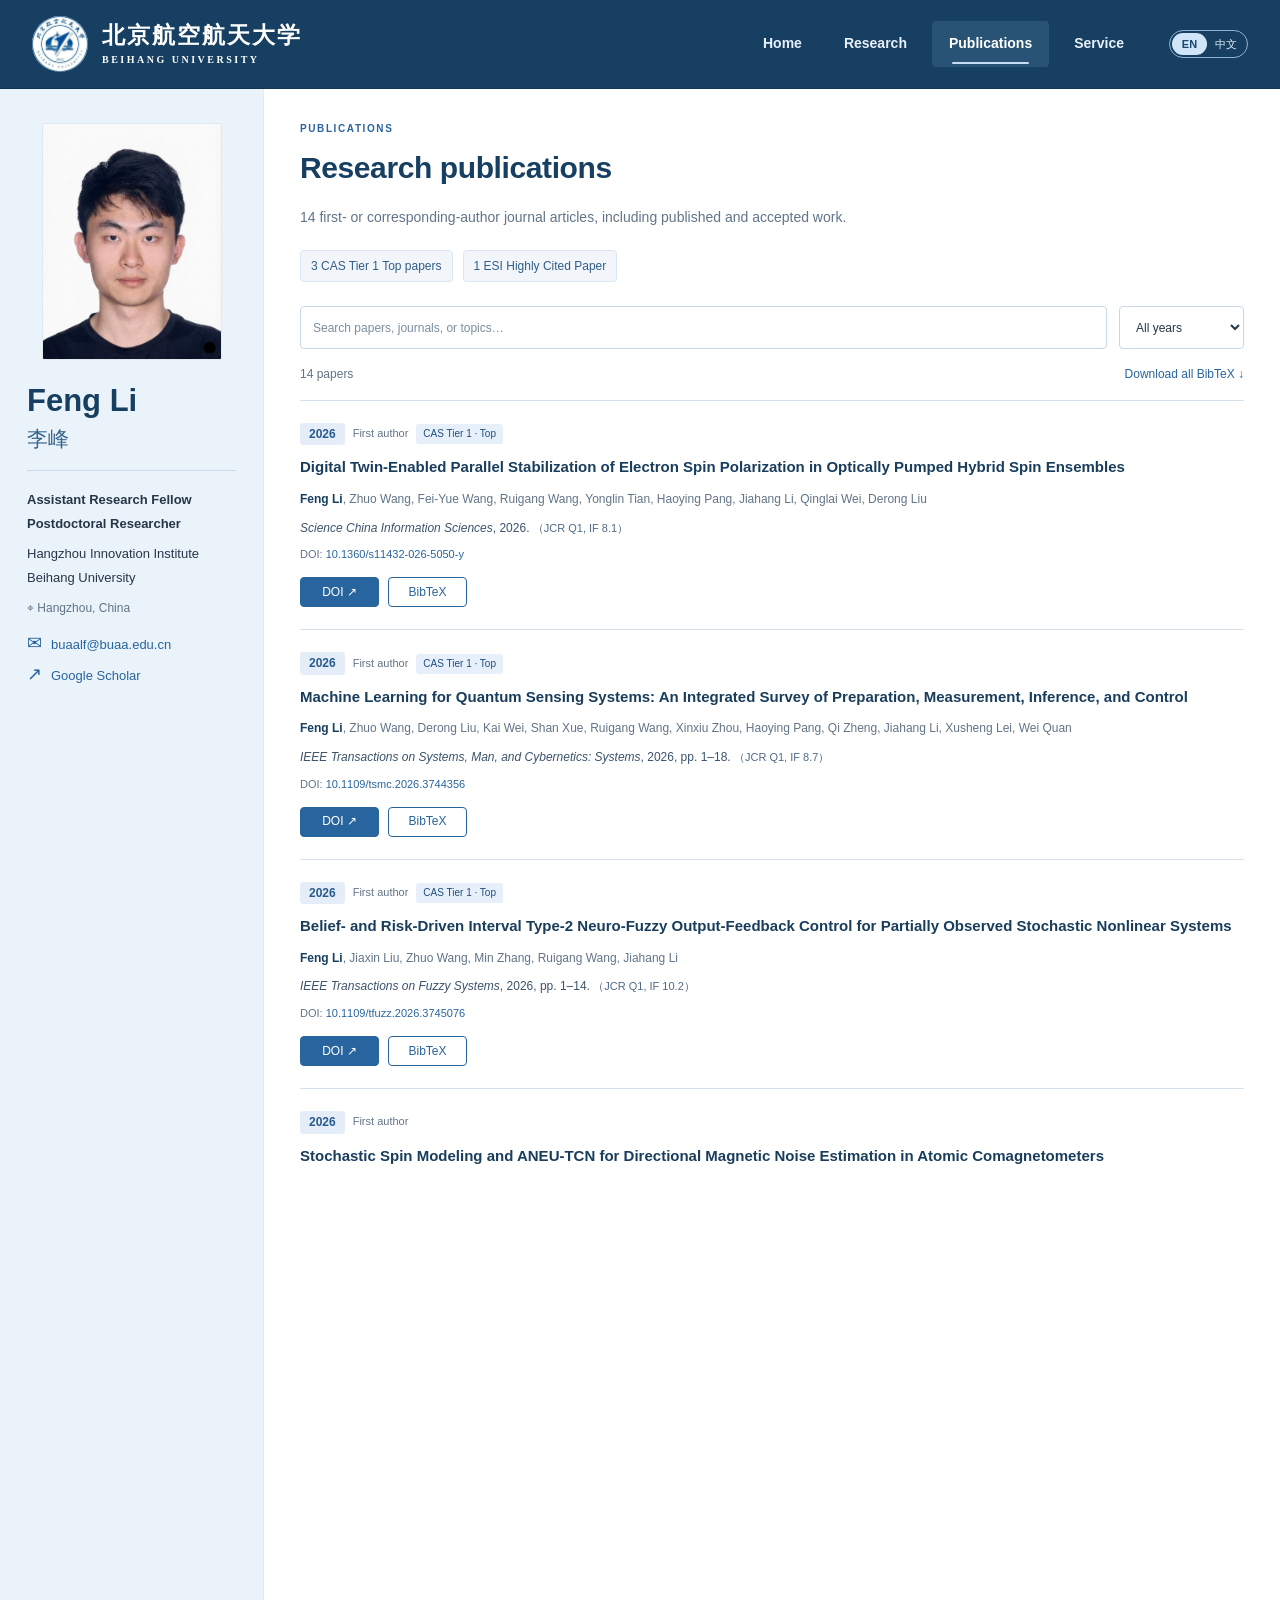
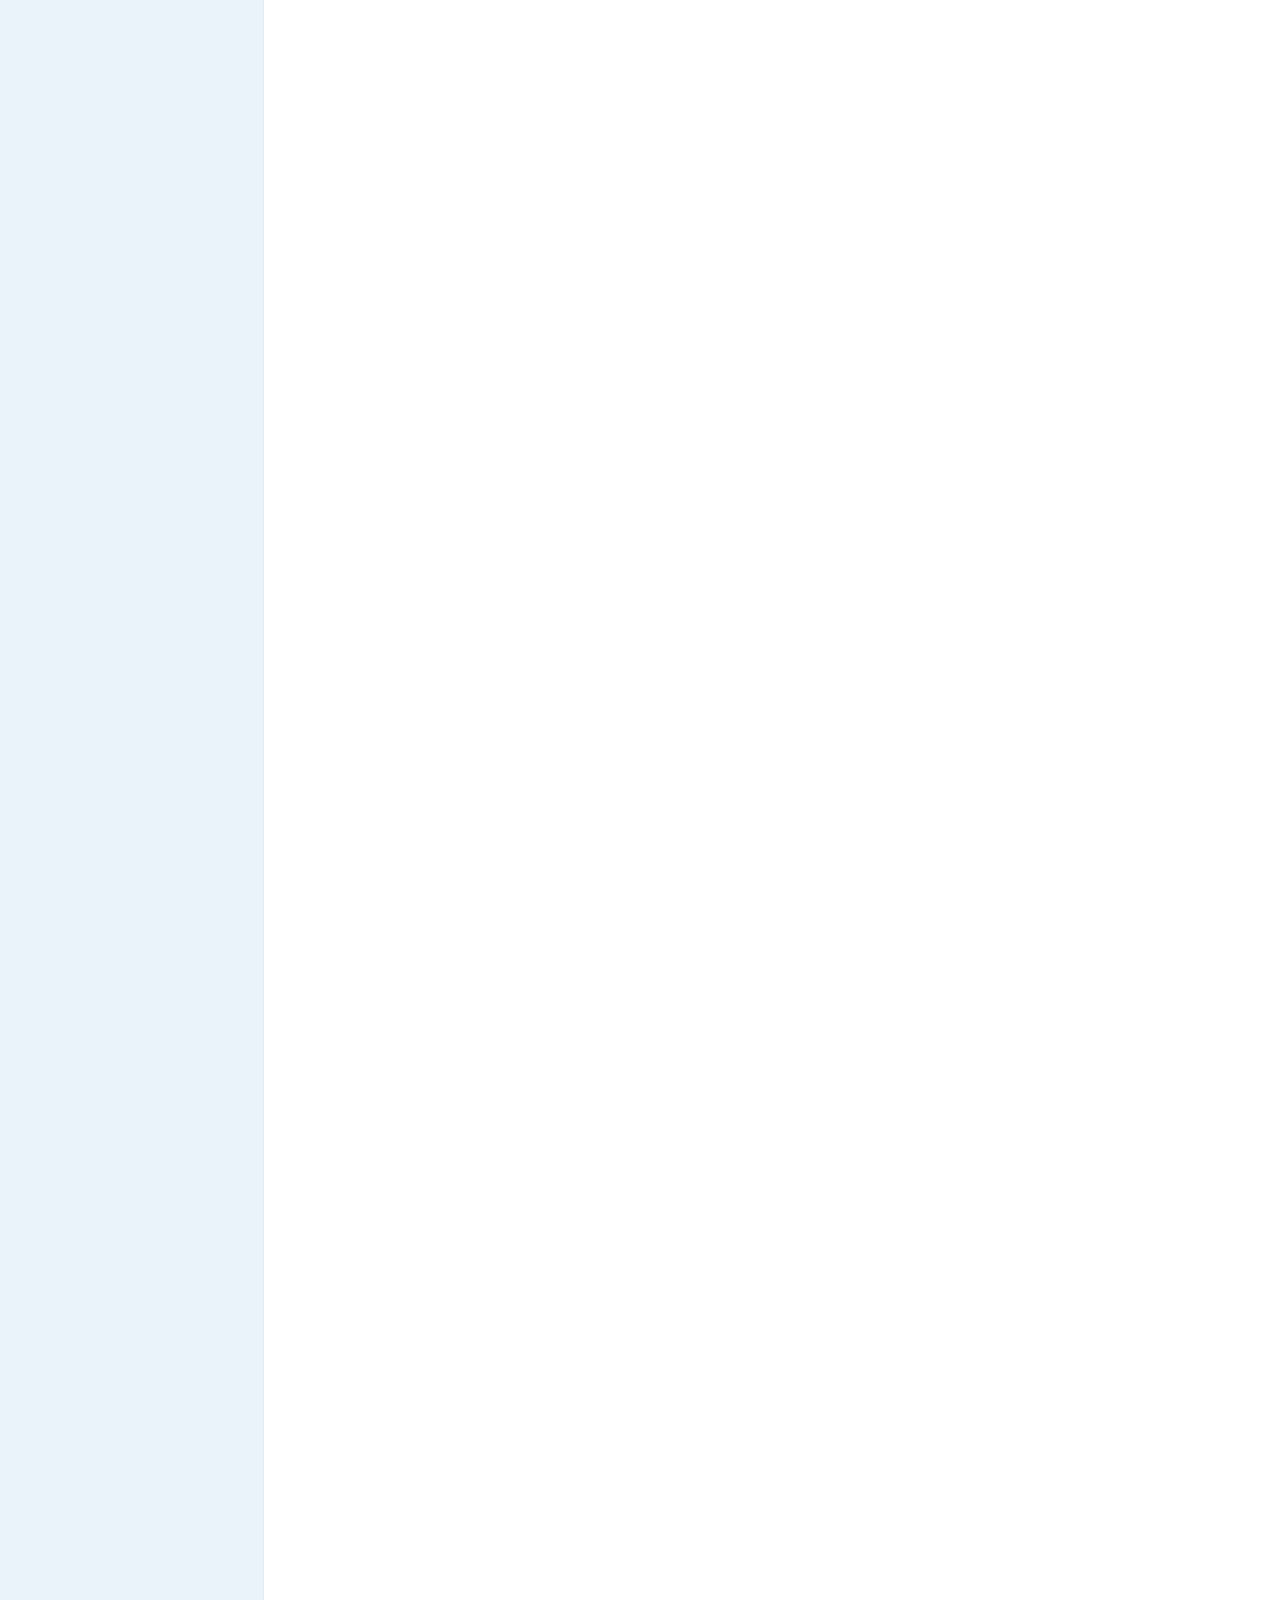
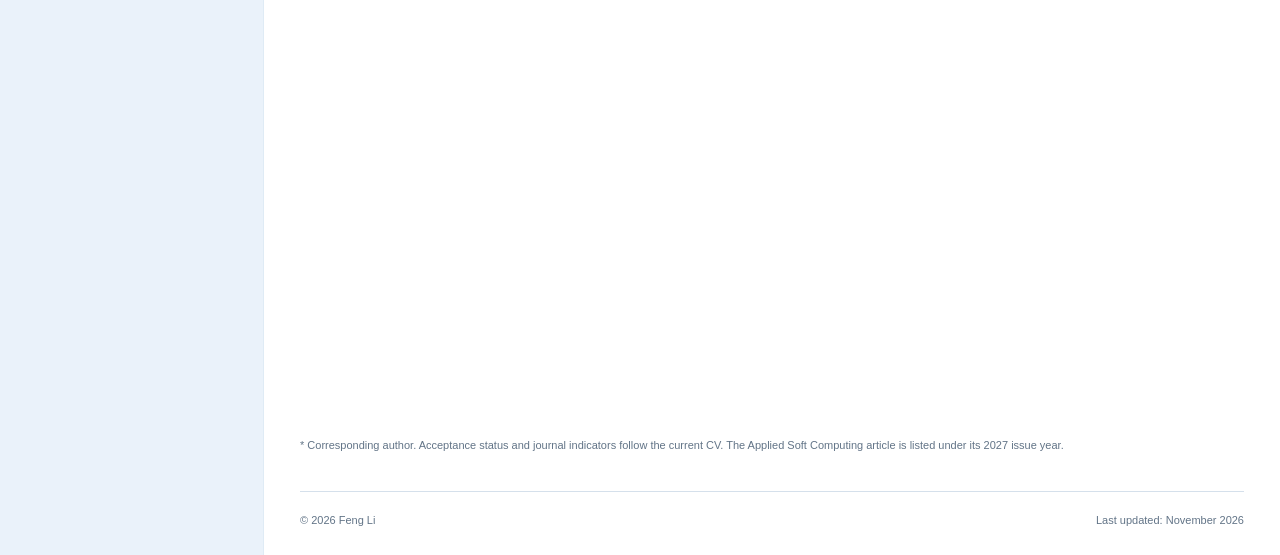
==== commit d1619351: "Add bilingual Google Scholar link to researcher profile" ====
--- a/publications.html
+++ b/publications.html
@@ -1,9 +1,9 @@
 <!doctype html>
 <html lang="en"><head><meta charset="utf-8"><meta name="viewport" content="width=device-width,initial-scale=1">
 <title>Publications | Feng Li</title><meta name="description" content="Feng Li (李峰), Assistant Research Fellow and Postdoctoral Researcher at Beihang University Hangzhou Innovation Institute. AI, intelligent control, and quantum precision sensing.">
-<link rel="icon" href="assets/beihang-seal.jpg?v=5301e7c4b6" type="image/jpeg" sizes="451x451"><link rel="icon" href="assets/favicon.svg?v=5301e7c4b6" type="image/svg+xml" sizes="any"><link rel="stylesheet" href="assets/style.css?v=e3f5baf408">
+<link rel="icon" href="assets/beihang-seal.jpg?v=5301e7c4b6" type="image/jpeg" sizes="451x451"><link rel="icon" href="assets/favicon.svg?v=5301e7c4b6" type="image/svg+xml" sizes="any"><link rel="stylesheet" href="assets/style.css?v=06b434cf26">
 <script>try{document.documentElement.lang=localStorage.getItem('feng-li-language')==='zh'?'zh':'en'}catch{}</script>
-<script defer src="assets/publications.js"></script><script defer src="assets/main.js?v=169845bc36"></script>
+<script defer src="assets/publications.js?v=2ffc577b8e"></script><script defer src="assets/main.js?v=169845bc36"></script>
 <meta property="og:title" content="Feng Li | Beihang University"><meta property="og:description" content="Artificial intelligence, intelligent control, and quantum precision sensing."><meta property="og:type" content="website"><meta property="og:image" content="https://fonx1997.github.io/assets/portrait.jpg">
 <link rel="canonical" href="https://fonx1997.github.io/publications.html"></head>
 <body data-page="publications"><a class="skip-link" href="#main"><span data-lang="en">Skip to content</span><span data-lang="zh">跳转到正文</span></a>
@@ -20,6 +20,7 @@
       <p class="location"><span aria-hidden="true">⌖</span> <span data-lang="en">Hangzhou, China</span><span data-lang="zh">中国 · 杭州</span></p>
       <div class="profile-links">
         <a href="mailto:buaalf@buaa.edu.cn"><span aria-hidden="true">✉</span> buaalf@buaa.edu.cn</a>
+        <a href="https://scholar.google.com.hk/citations?hl=zh-CN&amp;user=TNCvefQAAAAJ&amp;view_op=list_works&amp;sortby=pubdate" target="_blank" rel="noopener noreferrer" class="scholar-link"><span aria-hidden="true">↗</span><span data-lang="en">Google Scholar</span><span data-lang="zh">谷歌学术</span></a>
       </div>
     </div></aside><div class="content-column">
 <main id="main"><p class="eyebrow"><span data-lang="en">PUBLICATIONS</span><span data-lang="zh">学术论文</span></p><h1><span data-lang="en">Research publications</span><span data-lang="zh">主要论著</span></h1><p class="page-intro"><span data-lang="en">14 first- or corresponding-author journal articles, including published and accepted work.</span><span data-lang="zh">第一／通讯作者期刊论文 14 篇，含已发表及已接收论文。</span></p><div class="publication-summary"><span><span data-lang="en">3 CAS Tier 1 Top papers</span><span data-lang="zh">中科院一区 Top 论文 3 篇</span></span><span><span data-lang="en">1 ESI Highly Cited Paper</span><span data-lang="zh">ESI 高被引论文 1 篇</span></span></div><div class="publication-toolbar"><label class="search-label"><span class="visually-hidden"><span data-lang="en">Search publications</span><span data-lang="zh">检索论文</span></span><input type="search" id="publication-search" placeholder="Search papers, journals, or topics…" autocomplete="off"></label><label><span class="visually-hidden"><span data-lang="en">Publication year</span><span data-lang="zh">发表年份</span></span><select id="publication-year"><option value="all">All years / 全部年份</option><option value="2027">2027</option><option value="2026">2026</option><option value="2025">2025</option><option value="2024">2024</option><option value="2023">2023</option></select></label></div><div class="publication-list-info"><span id="publication-count" role="status">14 papers</span><a href="assets/bibtex/Feng-Li-publications.bib" download="Feng-Li-publications.bib"><span data-lang="en">Download all BibTeX ↓</span><span data-lang="zh">下载全部 BibTeX ↓</span></a></div><div id="publication-list"><article class="publication" id="paper-scis" data-year="2026" data-search="Digital Twin-Enabled Parallel Stabilization of Electron Spin Polarization in Optically Pumped Hybrid Spin Ensembles Science China Information Sciences first parallel quantum">
--- a/assets/style.css
+++ b/assets/style.css
@@ -55,7 +55,7 @@
 .profile-role { border-top: 1px solid #c8d9e9; padding-top: 17px; font-size: 13px; font-weight: 550; line-height: 1.8; margin-top: 16px; }
 .profile-affiliation { font-size: 13px; line-height: 1.8; margin-top: 7px; }
 .location { color: var(--muted); font-size: 12px; margin-top: 8px; }
-.profile-links { font-size: 13px; margin-top: 14px; }
+.profile-links { display: grid; gap: 7px; font-size: 13px; margin-top: 14px; }
 .profile-links a { display: flex; align-items: baseline; gap: 9px; overflow-wrap: anywhere; }
 .profile-links span[aria-hidden] { font-size: 18px; line-height: 1; flex-shrink: 0; }
 .content-column { min-width: 0; padding: 31px 36px 25px; }
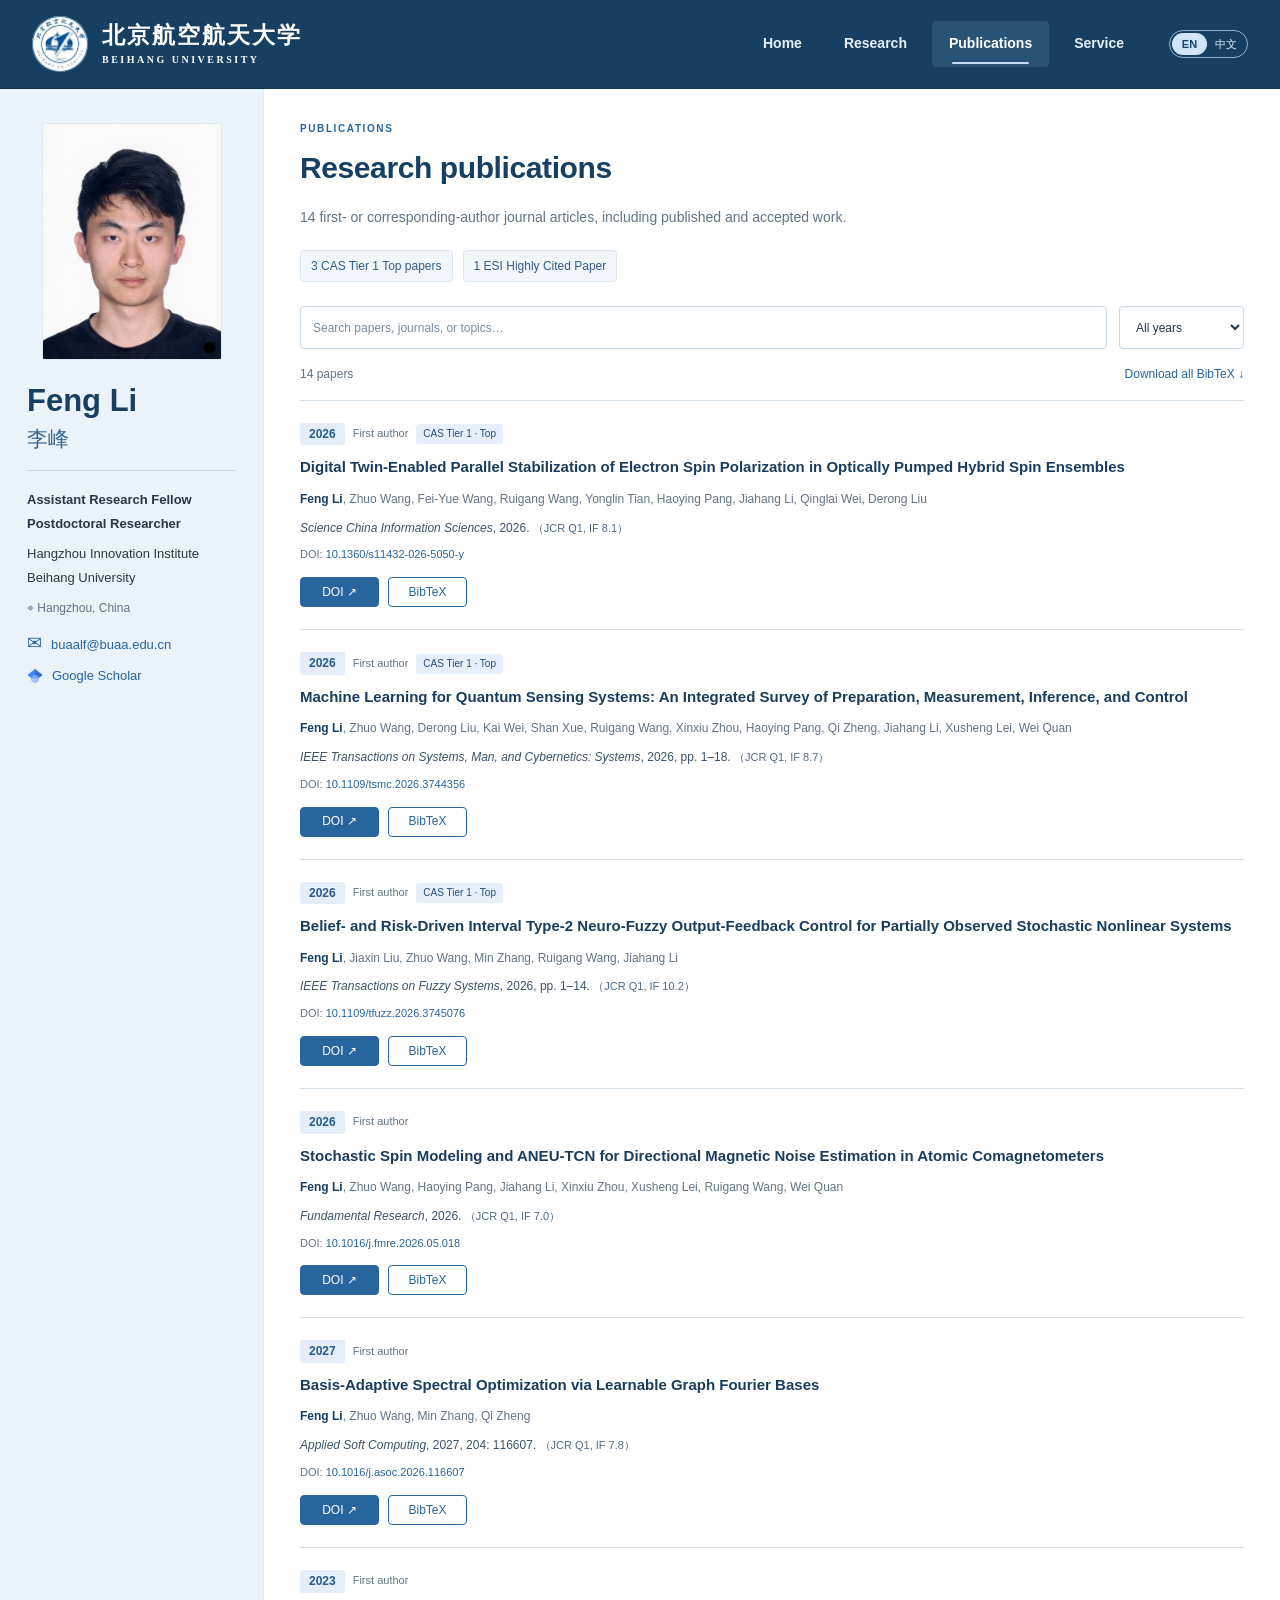
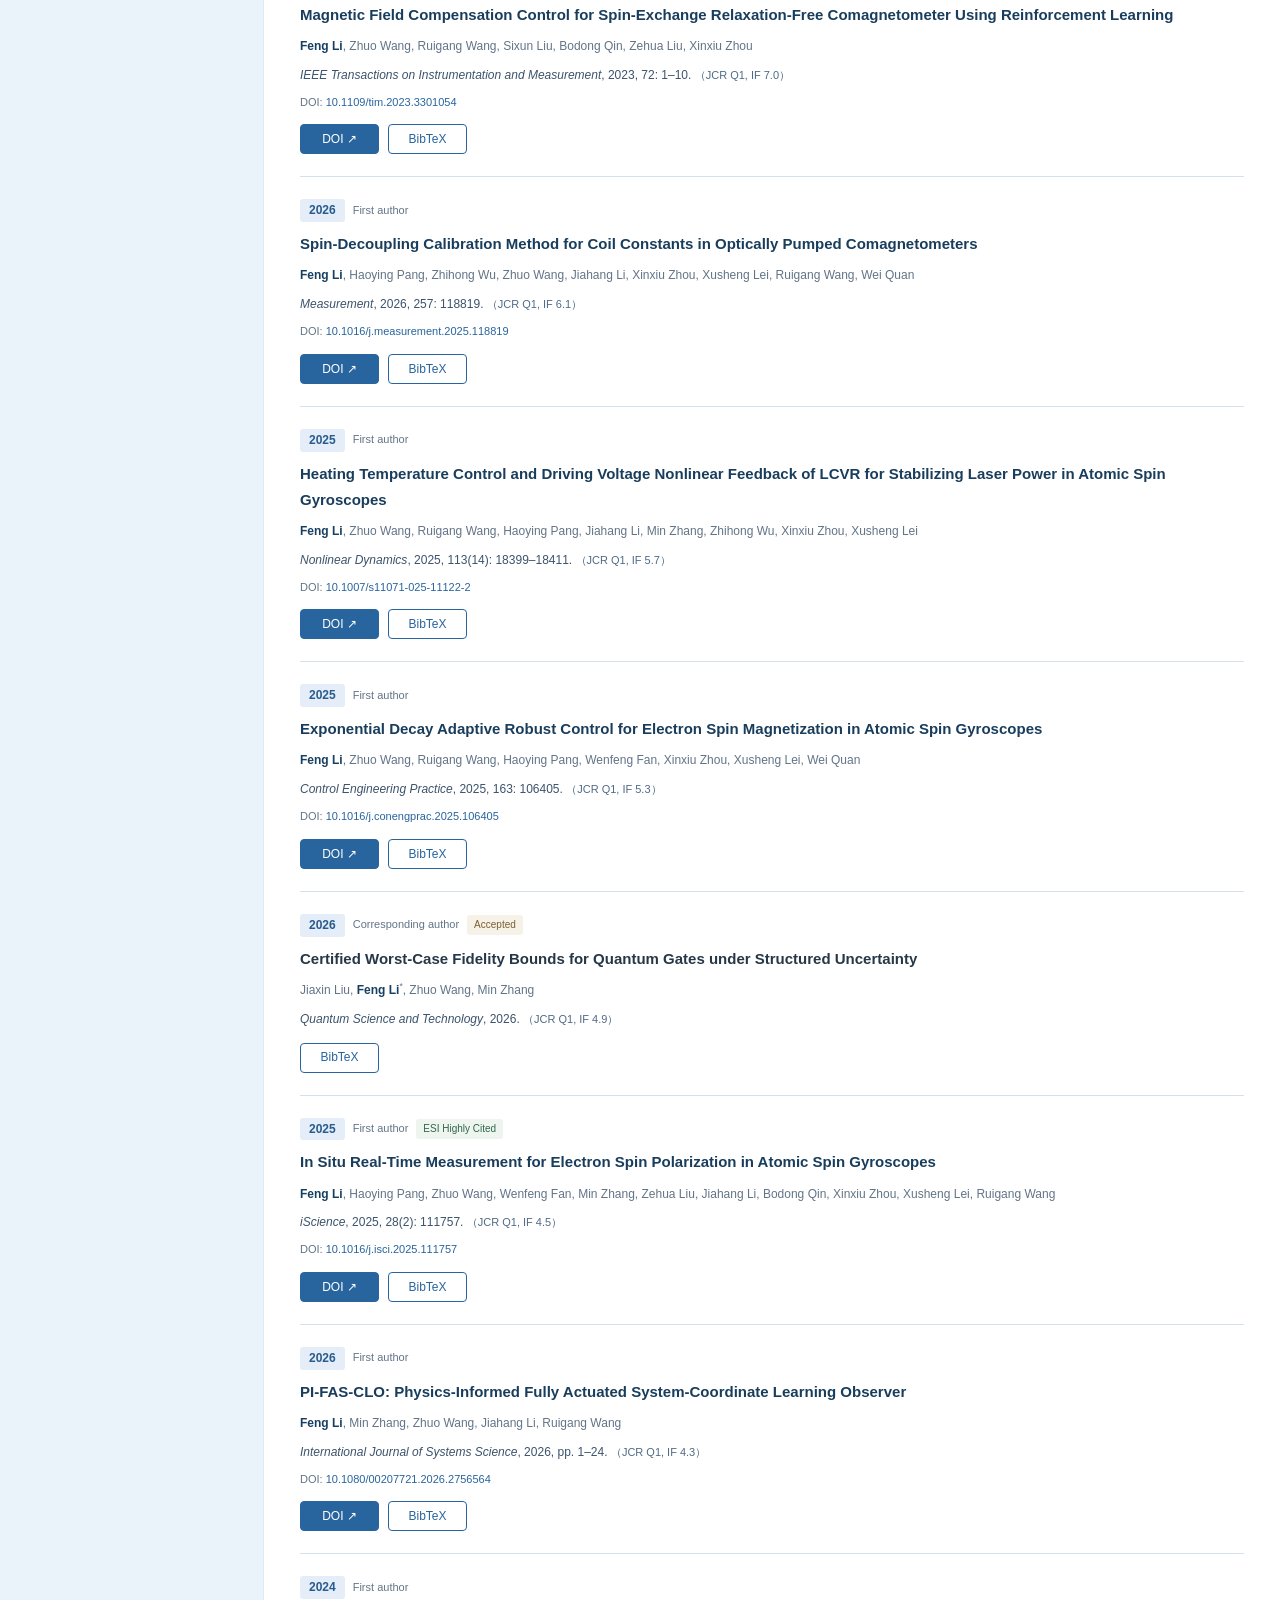
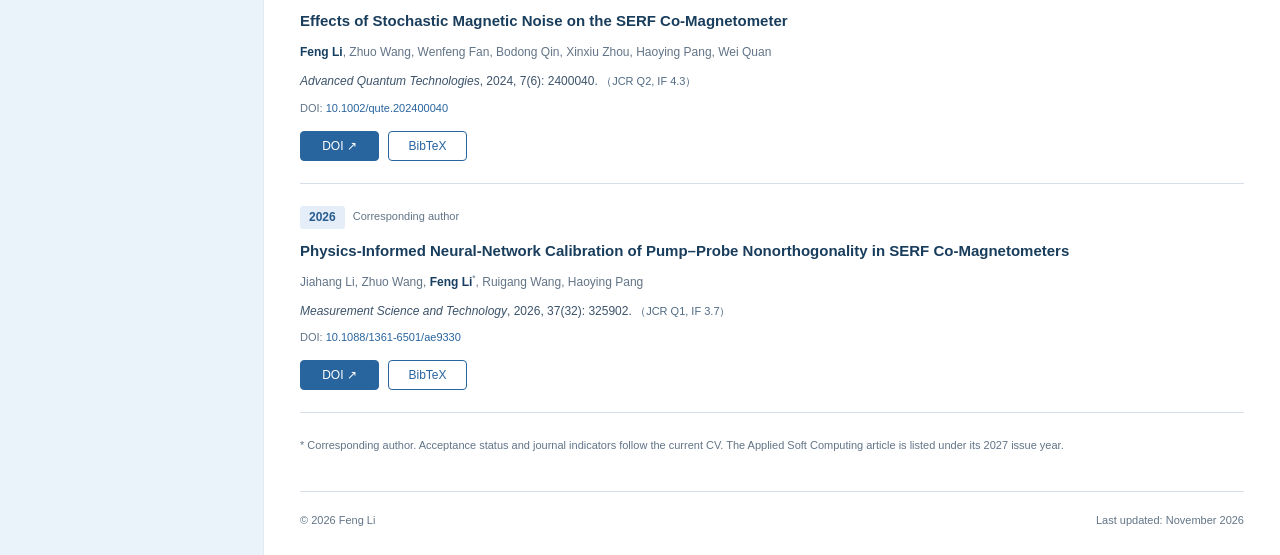
==== commit 5e91cb48: "Add official Google Scholar icon beside the profile link" ====
--- a/publications.html
+++ b/publications.html
@@ -1,7 +1,7 @@
 <!doctype html>
 <html lang="en"><head><meta charset="utf-8"><meta name="viewport" content="width=device-width,initial-scale=1">
 <title>Publications | Feng Li</title><meta name="description" content="Feng Li (李峰), Assistant Research Fellow and Postdoctoral Researcher at Beihang University Hangzhou Innovation Institute. AI, intelligent control, and quantum precision sensing.">
-<link rel="icon" href="assets/beihang-seal.jpg?v=5301e7c4b6" type="image/jpeg" sizes="451x451"><link rel="icon" href="assets/favicon.svg?v=5301e7c4b6" type="image/svg+xml" sizes="any"><link rel="stylesheet" href="assets/style.css?v=06b434cf26">
+<link rel="icon" href="assets/beihang-seal.jpg?v=5301e7c4b6" type="image/jpeg" sizes="451x451"><link rel="icon" href="assets/favicon.svg?v=5301e7c4b6" type="image/svg+xml" sizes="any"><link rel="stylesheet" href="assets/style.css?v=965b4f49c9">
 <script>try{document.documentElement.lang=localStorage.getItem('feng-li-language')==='zh'?'zh':'en'}catch{}</script>
 <script defer src="assets/publications.js?v=2ffc577b8e"></script><script defer src="assets/main.js?v=169845bc36"></script>
 <meta property="og:title" content="Feng Li | Beihang University"><meta property="og:description" content="Artificial intelligence, intelligent control, and quantum precision sensing."><meta property="og:type" content="website"><meta property="og:image" content="https://fonx1997.github.io/assets/portrait.jpg">
@@ -20,7 +20,7 @@
       <p class="location"><span aria-hidden="true">⌖</span> <span data-lang="en">Hangzhou, China</span><span data-lang="zh">中国 · 杭州</span></p>
       <div class="profile-links">
         <a href="mailto:buaalf@buaa.edu.cn"><span aria-hidden="true">✉</span> buaalf@buaa.edu.cn</a>
-        <a href="https://scholar.google.com.hk/citations?hl=zh-CN&amp;user=TNCvefQAAAAJ&amp;view_op=list_works&amp;sortby=pubdate" target="_blank" rel="noopener noreferrer" class="scholar-link"><span aria-hidden="true">↗</span><span data-lang="en">Google Scholar</span><span data-lang="zh">谷歌学术</span></a>
+        <a href="https://scholar.google.com.hk/citations?hl=zh-CN&amp;user=TNCvefQAAAAJ&amp;view_op=list_works&amp;sortby=pubdate" target="_blank" rel="noopener noreferrer" class="scholar-link"><img class="scholar-icon" src="assets/google-scholar.png" width="16" height="16" alt=""><span data-lang="en">Google Scholar</span><span data-lang="zh">谷歌学术</span></a>
       </div>
     </div></aside><div class="content-column">
 <main id="main"><p class="eyebrow"><span data-lang="en">PUBLICATIONS</span><span data-lang="zh">学术论文</span></p><h1><span data-lang="en">Research publications</span><span data-lang="zh">主要论著</span></h1><p class="page-intro"><span data-lang="en">14 first- or corresponding-author journal articles, including published and accepted work.</span><span data-lang="zh">第一／通讯作者期刊论文 14 篇，含已发表及已接收论文。</span></p><div class="publication-summary"><span><span data-lang="en">3 CAS Tier 1 Top papers</span><span data-lang="zh">中科院一区 Top 论文 3 篇</span></span><span><span data-lang="en">1 ESI Highly Cited Paper</span><span data-lang="zh">ESI 高被引论文 1 篇</span></span></div><div class="publication-toolbar"><label class="search-label"><span class="visually-hidden"><span data-lang="en">Search publications</span><span data-lang="zh">检索论文</span></span><input type="search" id="publication-search" placeholder="Search papers, journals, or topics…" autocomplete="off"></label><label><span class="visually-hidden"><span data-lang="en">Publication year</span><span data-lang="zh">发表年份</span></span><select id="publication-year"><option value="all">All years / 全部年份</option><option value="2027">2027</option><option value="2026">2026</option><option value="2025">2025</option><option value="2024">2024</option><option value="2023">2023</option></select></label></div><div class="publication-list-info"><span id="publication-count" role="status">14 papers</span><a href="assets/bibtex/Feng-Li-publications.bib" download="Feng-Li-publications.bib"><span data-lang="en">Download all BibTeX ↓</span><span data-lang="zh">下载全部 BibTeX ↓</span></a></div><div id="publication-list"><article class="publication" id="paper-scis" data-year="2026" data-search="Digital Twin-Enabled Parallel Stabilization of Electron Spin Polarization in Optically Pumped Hybrid Spin Ensembles Science China Information Sciences first parallel quantum">
--- a/assets/style.css
+++ b/assets/style.css
@@ -58,6 +58,7 @@
 .profile-links { display: grid; gap: 7px; font-size: 13px; margin-top: 14px; }
 .profile-links a { display: flex; align-items: baseline; gap: 9px; overflow-wrap: anywhere; }
 .profile-links span[aria-hidden] { font-size: 18px; line-height: 1; flex-shrink: 0; }
+.scholar-icon { display: block; width: 16px; height: 16px; object-fit: contain; flex-shrink: 0; align-self: center; }
 .content-column { min-width: 0; padding: 31px 36px 25px; }
 section { padding-top: 27px; margin-top: 27px; border-top: 1px solid var(--line); scroll-margin-top: 110px; }
 section:first-child { margin-top: 0; padding-top: 0; border-top: 0; }
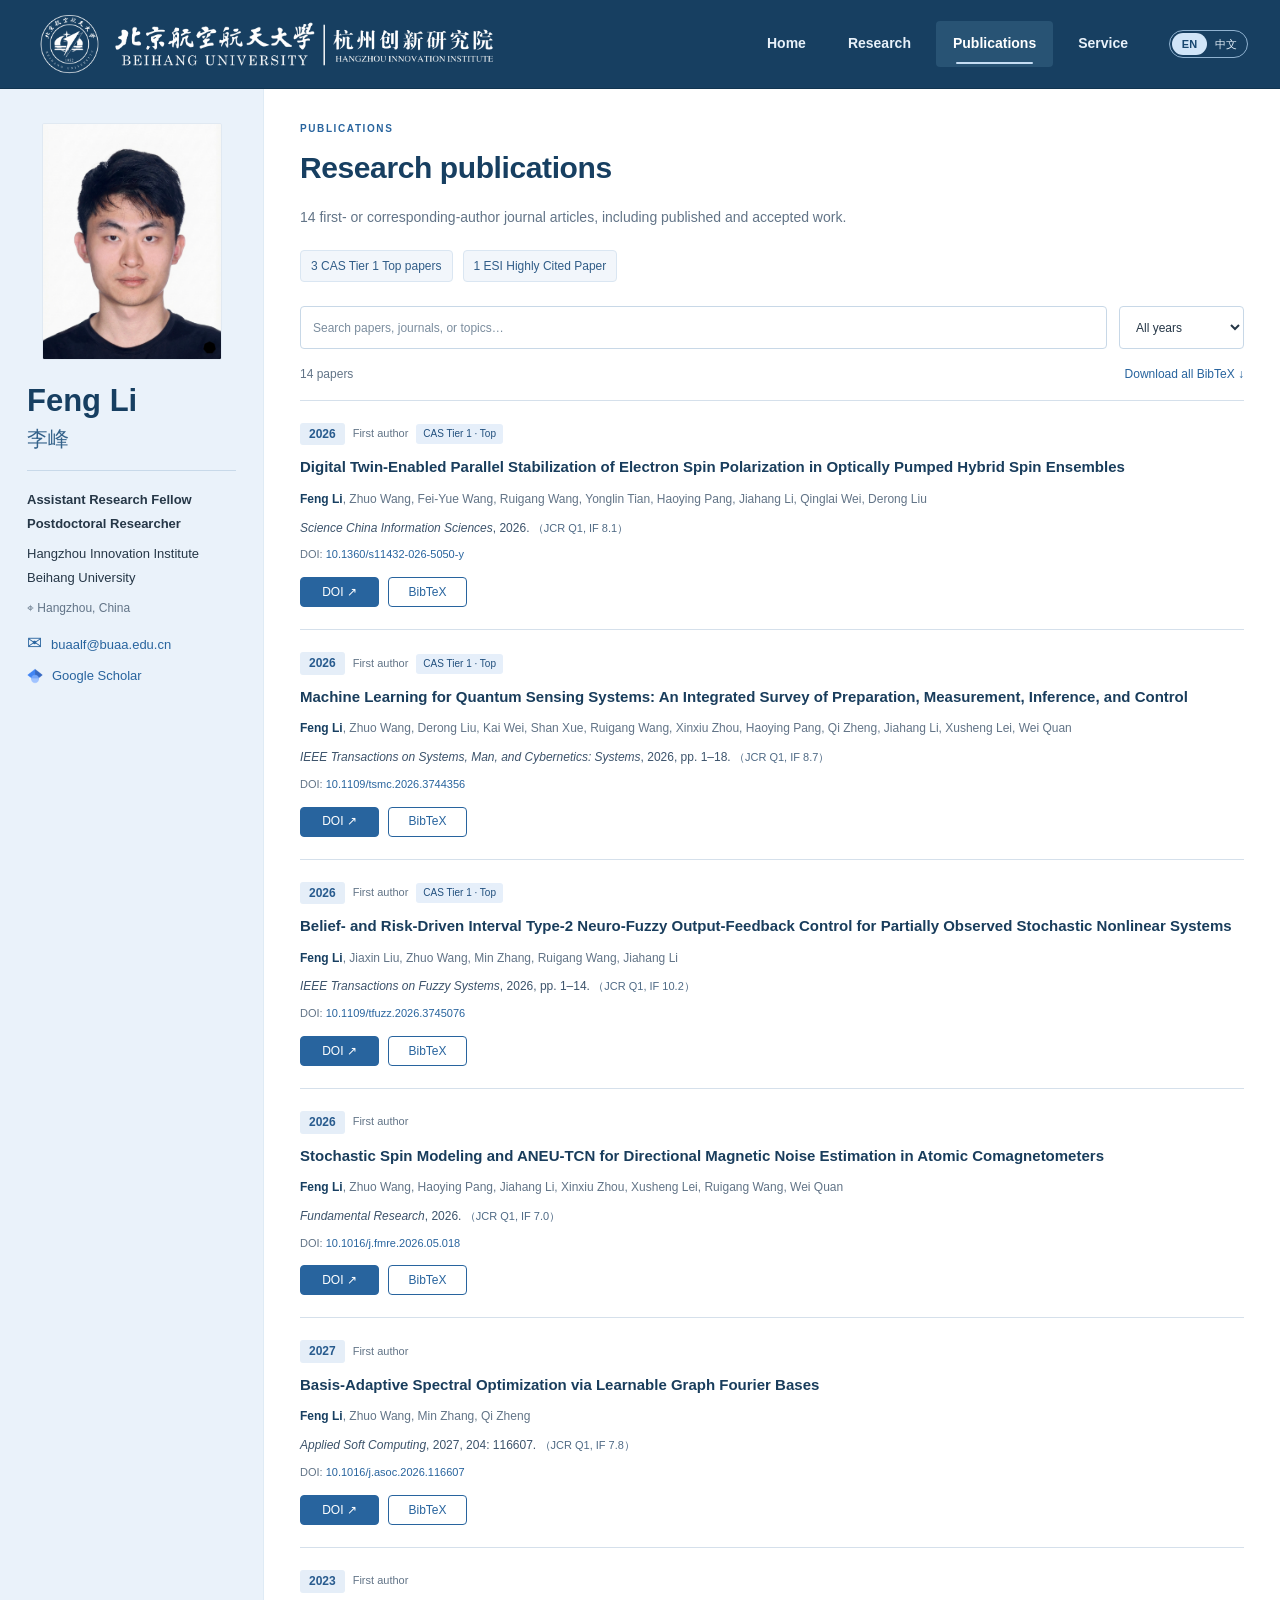
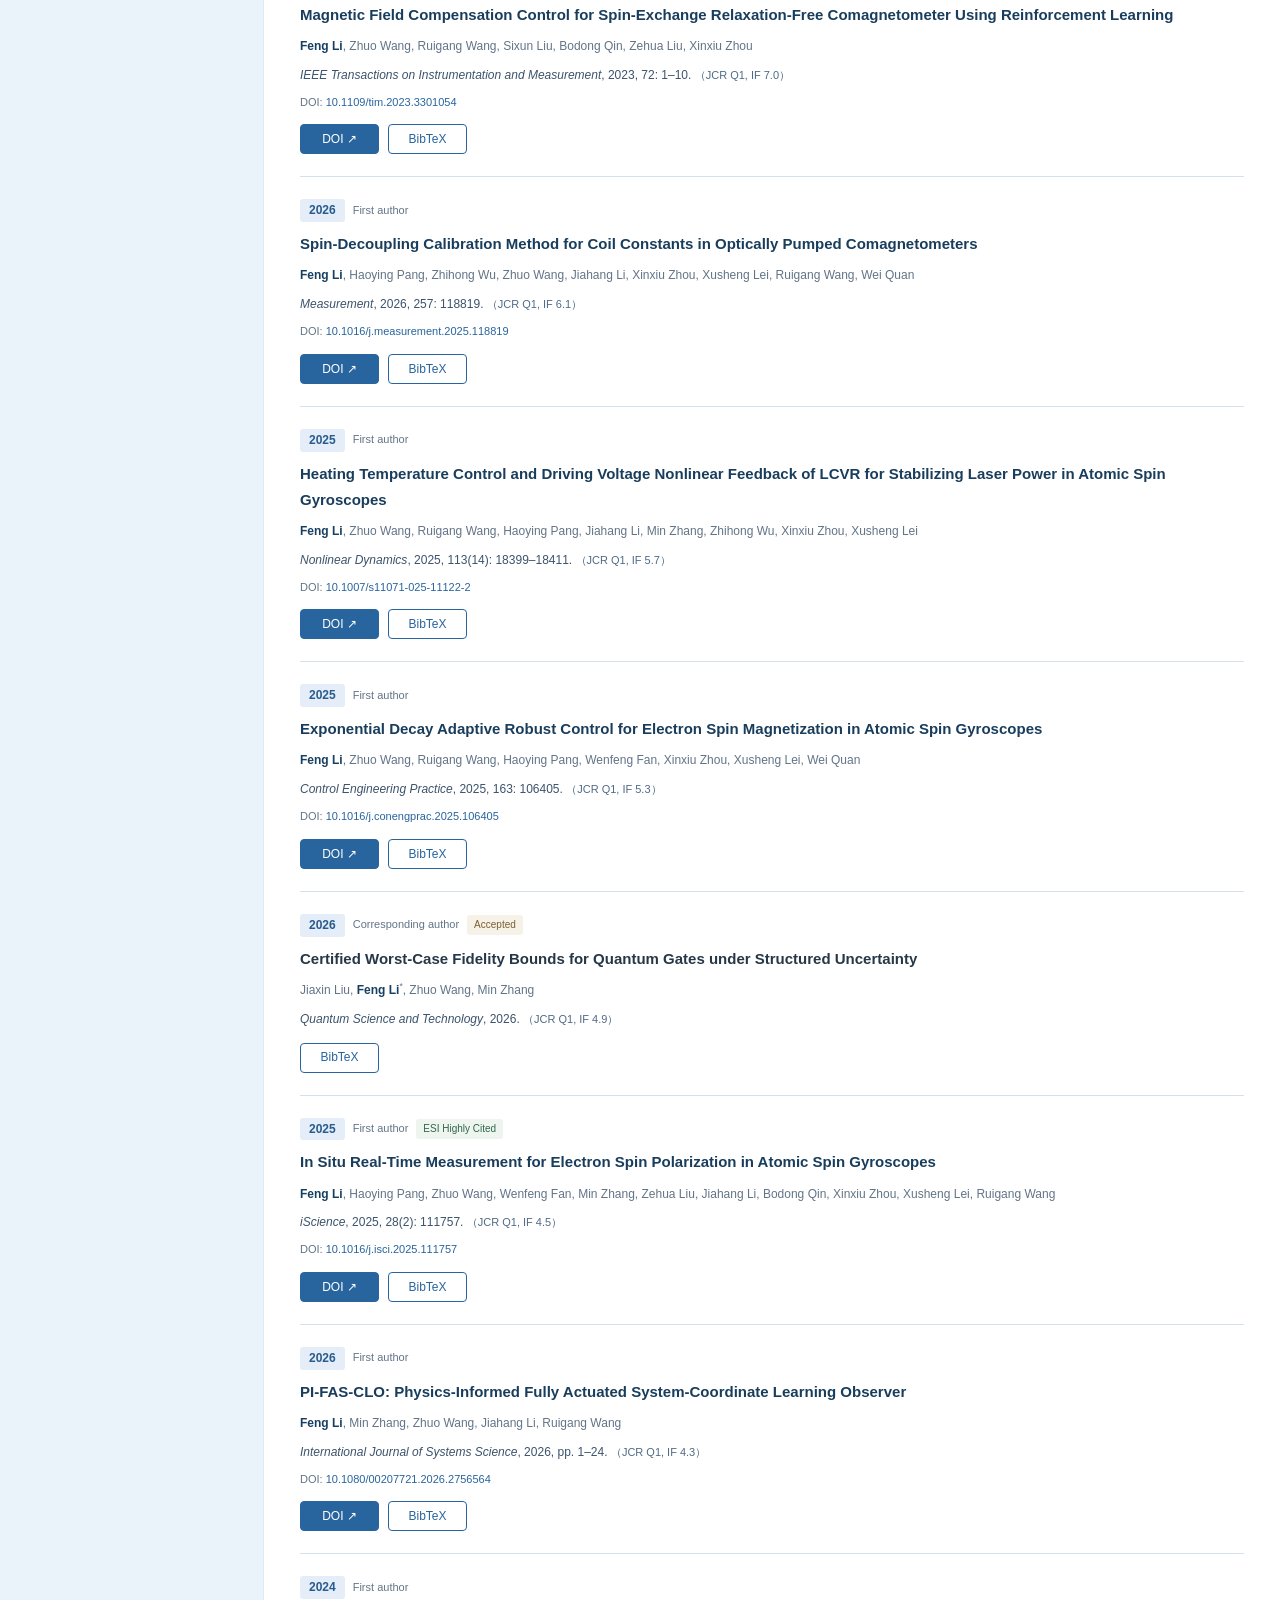
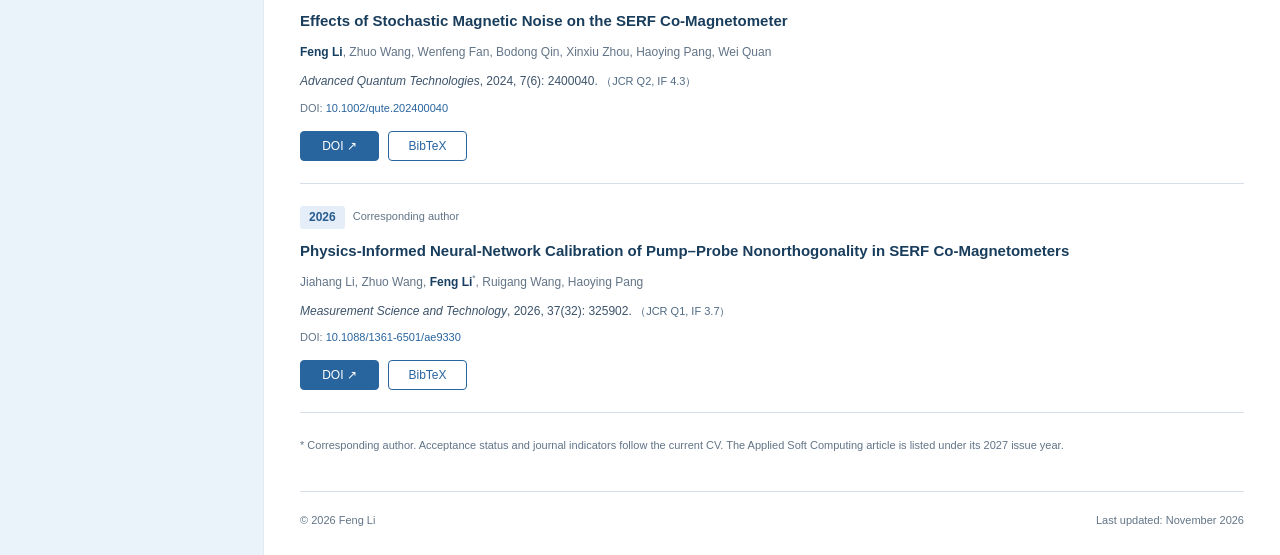
==== commit 9fb6a45f: "Display official Beihang and Hangzhou institute branding side by side" ====
--- a/publications.html
+++ b/publications.html
@@ -1,16 +1,17 @@
 <!doctype html>
 <html lang="en"><head><meta charset="utf-8"><meta name="viewport" content="width=device-width,initial-scale=1">
 <title>Publications | Feng Li</title><meta name="description" content="Feng Li (李峰), Assistant Research Fellow and Postdoctoral Researcher at Beihang University Hangzhou Innovation Institute. AI, intelligent control, and quantum precision sensing.">
-<link rel="icon" href="assets/beihang-seal.jpg?v=5301e7c4b6" type="image/jpeg" sizes="451x451"><link rel="icon" href="assets/favicon.svg?v=5301e7c4b6" type="image/svg+xml" sizes="any"><link rel="stylesheet" href="assets/style.css?v=965b4f49c9">
+<link rel="icon" href="assets/beihang-seal.jpg?v=5301e7c4b6" type="image/jpeg" sizes="451x451"><link rel="icon" href="assets/favicon.svg?v=5301e7c4b6" type="image/svg+xml" sizes="any"><link rel="stylesheet" href="assets/style.css?v=7f55d94847">
 <script>try{document.documentElement.lang=localStorage.getItem('feng-li-language')==='zh'?'zh':'en'}catch{}</script>
 <script defer src="assets/publications.js?v=2ffc577b8e"></script><script defer src="assets/main.js?v=169845bc36"></script>
 <meta property="og:title" content="Feng Li | Beihang University"><meta property="og:description" content="Artificial intelligence, intelligent control, and quantum precision sensing."><meta property="og:type" content="website"><meta property="og:image" content="https://fonx1997.github.io/assets/portrait.jpg">
 <link rel="canonical" href="https://fonx1997.github.io/publications.html"></head>
 <body data-page="publications"><a class="skip-link" href="#main"><span data-lang="en">Skip to content</span><span data-lang="zh">跳转到正文</span></a>
-<header class="site-header"><div class="header-inner"><a class="university-brand" href="https://www.buaa.edu.cn/" target="_blank" rel="noopener noreferrer" aria-label="北京航空航天大学 / Beihang University">
-        <img class="university-seal" src="assets/beihang-seal.jpg" width="56" height="56" alt="北京航空航天大学校徽 / Beihang University emblem">
-        <span class="university-wordmark"><span class="university-name-zh">北京航空航天大学</span><span class="university-name-en">BEIHANG UNIVERSITY</span></span>
-      </a><nav aria-label="Main navigation"><a href="index.html" data-nav="home"><span data-lang="en">Home</span><span data-lang="zh">首页</span></a><a href="research.html" data-nav="research"><span data-lang="en">Research</span><span data-lang="zh">研究方向</span></a><a href="publications.html" data-nav="publications" aria-current="page"><span data-lang="en">Publications</span><span data-lang="zh">学术论文</span></a><a href="index.html#service" data-nav="service"><span data-lang="en">Service</span><span data-lang="zh">学术服务</span></a></nav>
+<header class="site-header"><div class="header-inner"><div class="institution-brands" role="group" aria-label="所属单位 / Affiliated institutions">
+        <img class="institution-logo" src="assets/beihang-hzii-logo.png" width="2745" height="416" alt="">
+        <a class="institution-link university-brand" href="https://www.buaa.edu.cn/" target="_blank" rel="noopener noreferrer" aria-label="北京航空航天大学 / Beihang University"></a>
+        <a class="institution-link institute-brand" href="https://hzii.buaa.edu.cn/" target="_blank" rel="noopener noreferrer" aria-label="北京航空航天大学杭州创新研究院 / Beihang University Hangzhou Innovation Institute"></a>
+      </div><nav aria-label="Main navigation"><a href="index.html" data-nav="home"><span data-lang="en">Home</span><span data-lang="zh">首页</span></a><a href="research.html" data-nav="research"><span data-lang="en">Research</span><span data-lang="zh">研究方向</span></a><a href="publications.html" data-nav="publications" aria-current="page"><span data-lang="en">Publications</span><span data-lang="zh">学术论文</span></a><a href="index.html#service" data-nav="service"><span data-lang="en">Service</span><span data-lang="zh">学术服务</span></a></nav>
 <div class="language-switch" role="group" aria-label="Website language"><button type="button" data-set-language="en" aria-label="Read in English">EN</button><button type="button" data-set-language="zh" aria-label="切换为中文">中文</button></div></div></header>
 <div class="site-layout"><aside class="profile" aria-label="Researcher profile"><div class="profile-inner">
       <a class="portrait-link" href="index.html" aria-label="Feng Li homepage"><img class="portrait" src="assets/portrait.jpg" width="180" height="237" alt="Feng Li / 李峰"></a>
--- a/assets/style.css
+++ b/assets/style.css
@@ -29,13 +29,13 @@
 img { max-width: 100%; }
 sup { font-size: .7em; }
 .site-header { position: sticky; top: 0; z-index: 20; background: var(--navy); border-bottom: 1px solid #113450; color: white; }
-.header-inner { display: flex; align-items: center; gap: 28px; max-width: 1360px; min-height: 88px; padding: 14px 32px; margin: auto; }
-.university-brand { display: flex; align-items: center; gap: 14px; color: white; flex-shrink: 0; }
-.university-brand:hover { text-decoration: none; }
-.university-seal { display: block; width: 56px; height: 56px; flex-shrink: 0; border-radius: 50%; background: white; }
-.university-wordmark { display: flex; flex-direction: column; gap: 3px; }
-.university-name-zh { font: 600 23px/1.3 'Kaiti SC', STKaiti, 'Songti SC', serif; letter-spacing: 2px; white-space: nowrap; }
-.university-name-en { font: 600 10px/1.4 Georgia, serif; letter-spacing: 2.5px; white-space: nowrap; }
+.header-inner { display: flex; align-items: center; gap: 24px; max-width: 1360px; min-height: 88px; padding: 8px 32px; margin: auto; }
+.institution-brands { position: relative; width: 470px; max-width: 100%; flex-shrink: 0; }
+.institution-logo { display: block; width: 100%; height: auto; }
+.institution-link { position: absolute; top: 0; bottom: 0; border-radius: 3px; }
+.institution-link:hover { background: #ffffff06; }
+.university-brand { left: 0; width: 62%; }
+.institute-brand { right: 0; width: 38%; }
 .site-header nav { display: flex; align-items: stretch; gap: 8px; margin-left: auto; }
 .site-header nav a { display: flex; align-items: center; justify-content: center; position: relative; padding: 10px 17px; color: #e8f1fa; font-size: 14px; font-weight: 550; white-space: nowrap; border-radius: 4px; transition: background .18s; }
 .site-header nav a:hover { text-decoration: none; background: #244f74; color: white; }
@@ -145,9 +145,7 @@
 .visually-hidden { position: absolute; width: 1px; height: 1px; padding: 0; margin: -1px; overflow: hidden; clip: rect(0,0,0,0); white-space: nowrap; border: 0; }
 @media (max-width: 1100px) {
   .header-inner { gap: 17px; padding: 13px 24px; }
-  .university-name-zh { font-size: 21px; letter-spacing: 1px; }
-  .university-name-en { font-size: 9px; letter-spacing: 1.9px; }
-  .university-seal { width: 50px; height: 50px; }
+  .institution-brands { width: 410px; }
   .site-header nav { gap: 3px; }
   .site-header nav a { font-size: 13px; padding: 10px 12px; }
   .site-layout { grid-template-columns: 235px minmax(0,1fr); }
@@ -155,13 +153,16 @@
   .profile-links { font-size: 12px; }
   .content-column { padding: 28px; }
 }
+@media (min-width: 821px) and (max-width: 960px) {
+  .institution-brands { width: 330px; }
+  .header-inner { gap: 14px; }
+  .site-header nav a { padding-left: 10px; padding-right: 10px; }
+}
 @media (max-width: 820px) {
   html { scroll-padding-top: 18px; }
   .site-header { position: static; }
   .header-inner { display: grid; grid-template-columns: minmax(0,1fr) auto; gap: 16px 12px; padding: 17px 22px 0; }
-  .university-seal { width: 45px; height: 45px; }
-  .university-name-zh { font-size: 20px; }
-  .university-name-en { font-size: 9px; letter-spacing: 1.8px; }
+  .institution-brands { width: 100%; }
   .site-header nav { grid-column: 1/-1; grid-row: 2; justify-content: space-between; width: 100%; gap: 3px; margin: 0; }
   .site-header nav a { flex: 1; font-size: 13px; padding: 12px 8px 14px; border-radius: 4px 4px 0 0; }
   .site-header nav a[aria-current]::after { bottom: 0; }
@@ -223,10 +224,6 @@
 }
 @media (max-width: 380px) {
   .header-inner { padding: 14px 15px 0; gap: 14px 9px; }
-  .university-brand { gap: 9px; }
-  .university-seal { width: 37px; height: 37px; }
-  .university-name-zh { font-size: 16px; letter-spacing: .5px; }
-  .university-name-en { font-size: 7px; letter-spacing: 1.4px; }
   .language-switch button { min-width: 29px; padding: 2px 5px; font-size: 10px; }
   .site-header nav a { padding-left: 5px; padding-right: 5px; font-size: 11px; }
   .profile-inner { grid-template-columns: 83px minmax(0,1fr); gap: 0 16px; padding: 21px 17px; }
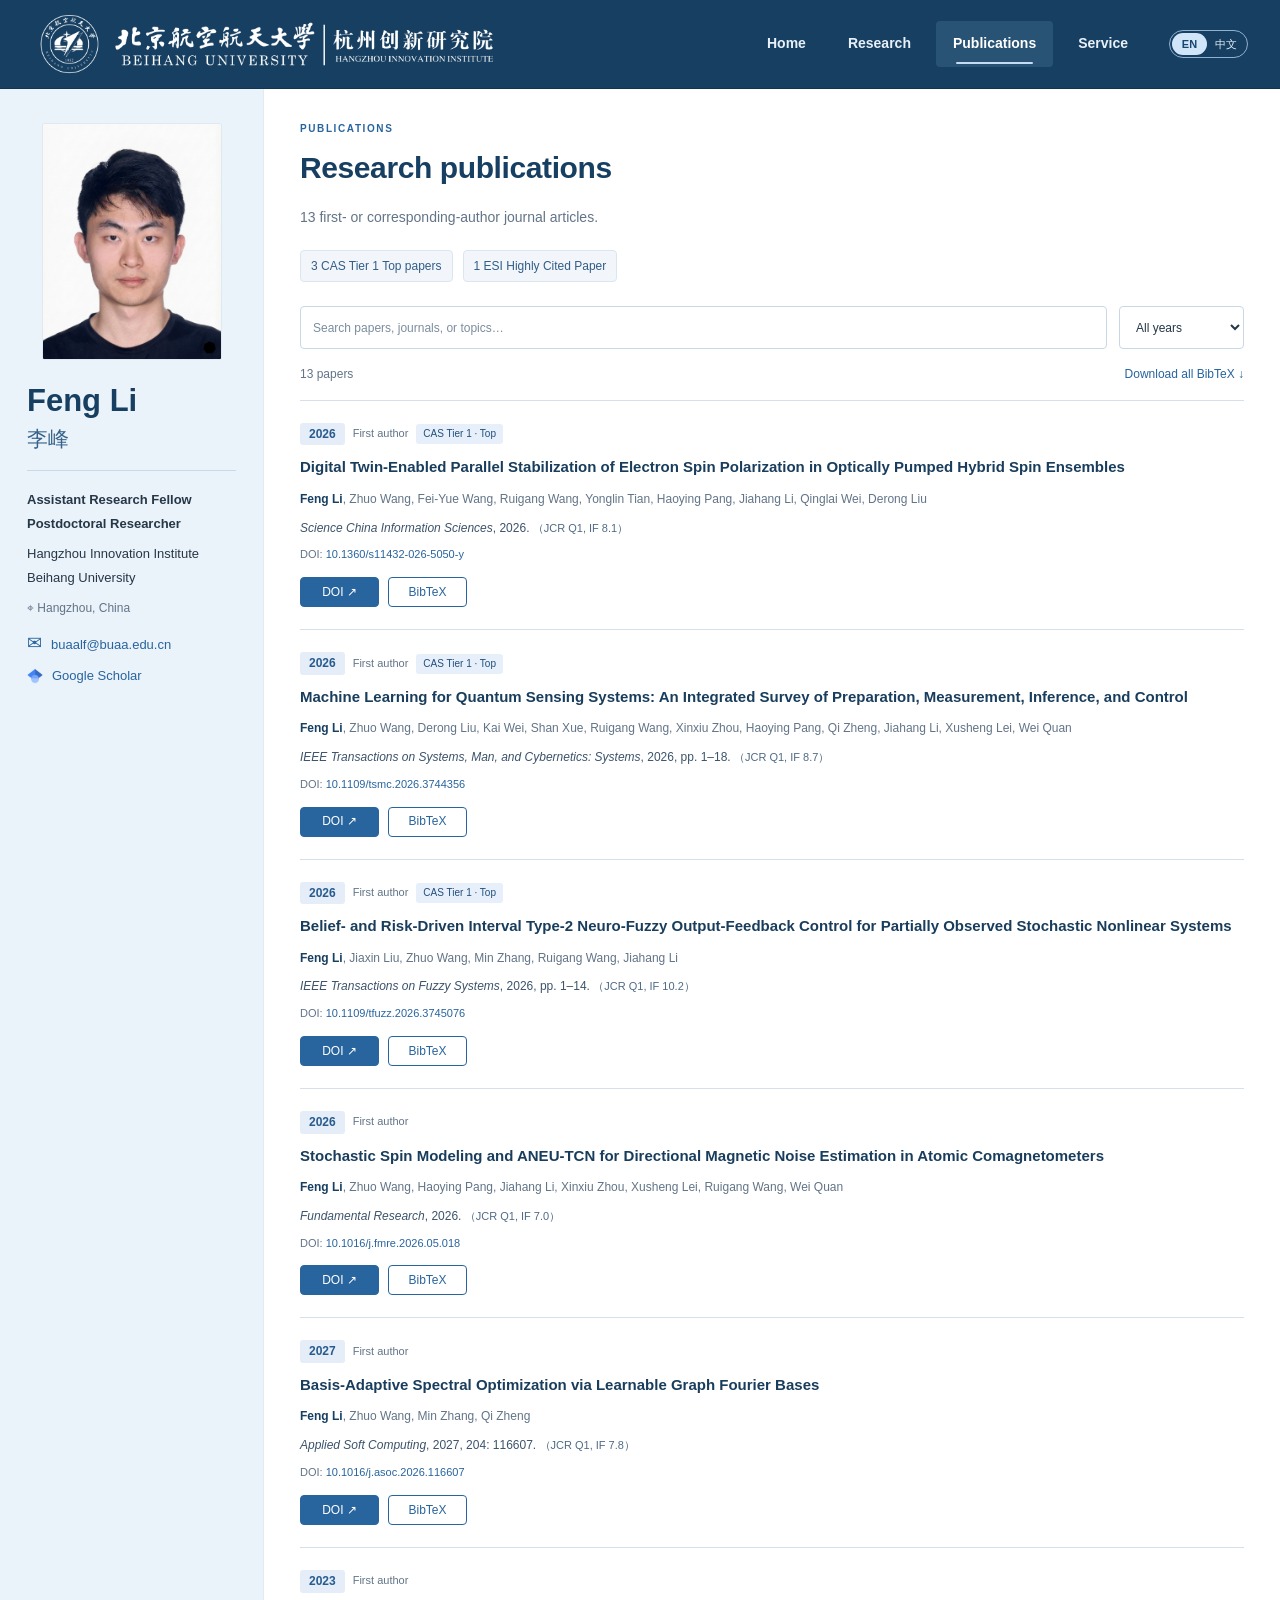
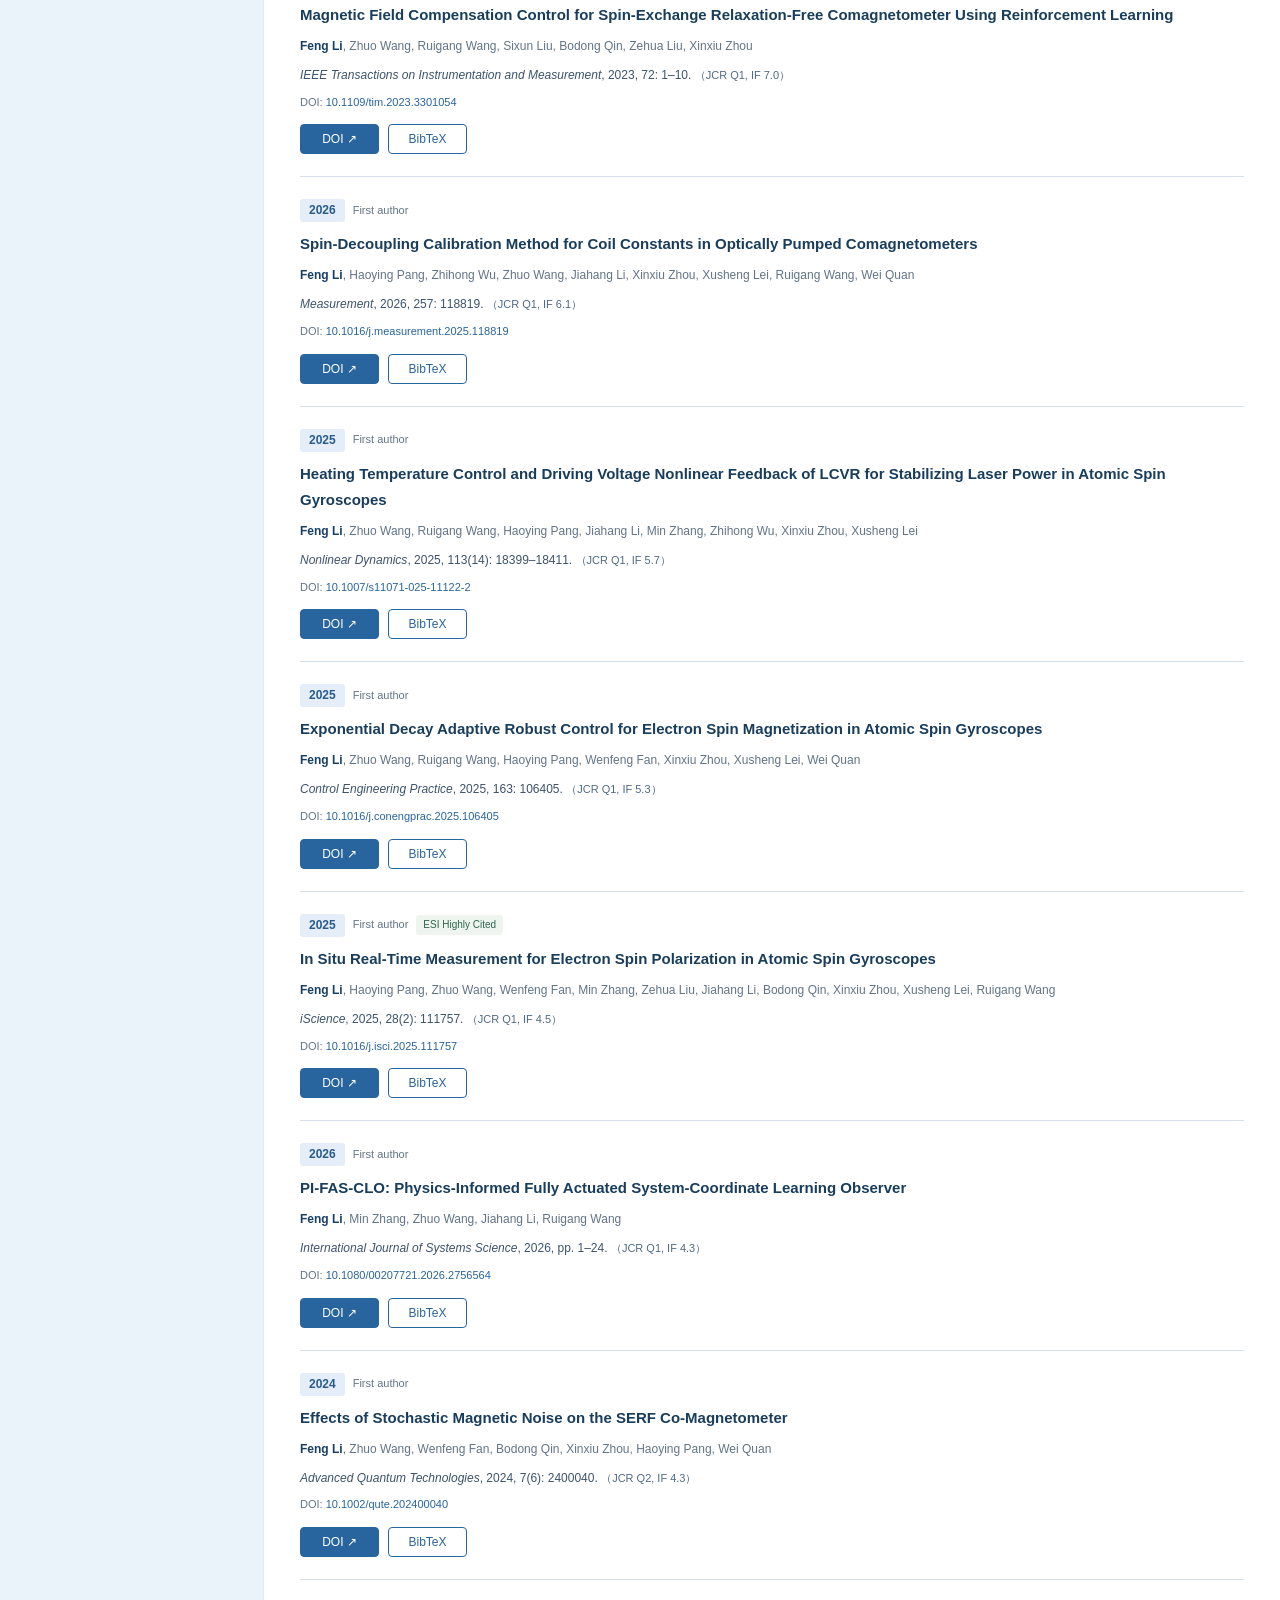
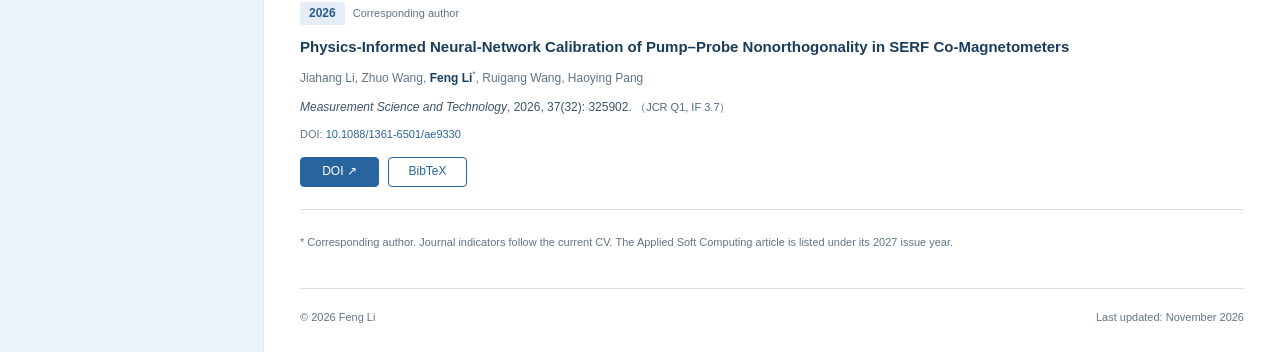
==== commit aa3436eb: "Remove unaccepted QST manuscript and update publication totals" ====
--- a/publications.html
+++ b/publications.html
@@ -3,7 +3,7 @@
 <title>Publications | Feng Li</title><meta name="description" content="Feng Li (李峰), Assistant Research Fellow and Postdoctoral Researcher at Beihang University Hangzhou Innovation Institute. AI, intelligent control, and quantum precision sensing.">
 <link rel="icon" href="assets/beihang-seal.jpg?v=5301e7c4b6" type="image/jpeg" sizes="451x451"><link rel="icon" href="assets/favicon.svg?v=5301e7c4b6" type="image/svg+xml" sizes="any"><link rel="stylesheet" href="assets/style.css?v=7f55d94847">
 <script>try{document.documentElement.lang=localStorage.getItem('feng-li-language')==='zh'?'zh':'en'}catch{}</script>
-<script defer src="assets/publications.js?v=2ffc577b8e"></script><script defer src="assets/main.js?v=169845bc36"></script>
+<script defer src="assets/publications.js?v=6a8e5cdddd"></script><script defer src="assets/main.js?v=169845bc36"></script>
 <meta property="og:title" content="Feng Li | Beihang University"><meta property="og:description" content="Artificial intelligence, intelligent control, and quantum precision sensing."><meta property="og:type" content="website"><meta property="og:image" content="https://fonx1997.github.io/assets/portrait.jpg">
 <link rel="canonical" href="https://fonx1997.github.io/publications.html"></head>
 <body data-page="publications"><a class="skip-link" href="#main"><span data-lang="en">Skip to content</span><span data-lang="zh">跳转到正文</span></a>
@@ -24,7 +24,7 @@
         <a href="https://scholar.google.com.hk/citations?hl=zh-CN&amp;user=TNCvefQAAAAJ&amp;view_op=list_works&amp;sortby=pubdate" target="_blank" rel="noopener noreferrer" class="scholar-link"><img class="scholar-icon" src="assets/google-scholar.png" width="16" height="16" alt=""><span data-lang="en">Google Scholar</span><span data-lang="zh">谷歌学术</span></a>
       </div>
     </div></aside><div class="content-column">
-<main id="main"><p class="eyebrow"><span data-lang="en">PUBLICATIONS</span><span data-lang="zh">学术论文</span></p><h1><span data-lang="en">Research publications</span><span data-lang="zh">主要论著</span></h1><p class="page-intro"><span data-lang="en">14 first- or corresponding-author journal articles, including published and accepted work.</span><span data-lang="zh">第一／通讯作者期刊论文 14 篇，含已发表及已接收论文。</span></p><div class="publication-summary"><span><span data-lang="en">3 CAS Tier 1 Top papers</span><span data-lang="zh">中科院一区 Top 论文 3 篇</span></span><span><span data-lang="en">1 ESI Highly Cited Paper</span><span data-lang="zh">ESI 高被引论文 1 篇</span></span></div><div class="publication-toolbar"><label class="search-label"><span class="visually-hidden"><span data-lang="en">Search publications</span><span data-lang="zh">检索论文</span></span><input type="search" id="publication-search" placeholder="Search papers, journals, or topics…" autocomplete="off"></label><label><span class="visually-hidden"><span data-lang="en">Publication year</span><span data-lang="zh">发表年份</span></span><select id="publication-year"><option value="all">All years / 全部年份</option><option value="2027">2027</option><option value="2026">2026</option><option value="2025">2025</option><option value="2024">2024</option><option value="2023">2023</option></select></label></div><div class="publication-list-info"><span id="publication-count" role="status">14 papers</span><a href="assets/bibtex/Feng-Li-publications.bib" download="Feng-Li-publications.bib"><span data-lang="en">Download all BibTeX ↓</span><span data-lang="zh">下载全部 BibTeX ↓</span></a></div><div id="publication-list"><article class="publication" id="paper-scis" data-year="2026" data-search="Digital Twin-Enabled Parallel Stabilization of Electron Spin Polarization in Optically Pumped Hybrid Spin Ensembles Science China Information Sciences first parallel quantum">
+<main id="main"><p class="eyebrow"><span data-lang="en">PUBLICATIONS</span><span data-lang="zh">学术论文</span></p><h1><span data-lang="en">Research publications</span><span data-lang="zh">主要论著</span></h1><p class="page-intro"><span data-lang="en">13 first- or corresponding-author journal articles.</span><span data-lang="zh">第一／通讯作者期刊论文 13 篇。</span></p><div class="publication-summary"><span><span data-lang="en">3 CAS Tier 1 Top papers</span><span data-lang="zh">中科院一区 Top 论文 3 篇</span></span><span><span data-lang="en">1 ESI Highly Cited Paper</span><span data-lang="zh">ESI 高被引论文 1 篇</span></span></div><div class="publication-toolbar"><label class="search-label"><span class="visually-hidden"><span data-lang="en">Search publications</span><span data-lang="zh">检索论文</span></span><input type="search" id="publication-search" placeholder="Search papers, journals, or topics…" autocomplete="off"></label><label><span class="visually-hidden"><span data-lang="en">Publication year</span><span data-lang="zh">发表年份</span></span><select id="publication-year"><option value="all">All years / 全部年份</option><option value="2027">2027</option><option value="2026">2026</option><option value="2025">2025</option><option value="2024">2024</option><option value="2023">2023</option></select></label></div><div class="publication-list-info"><span id="publication-count" role="status">13 papers</span><a href="assets/bibtex/Feng-Li-publications.bib" download="Feng-Li-publications.bib"><span data-lang="en">Download all BibTeX ↓</span><span data-lang="zh">下载全部 BibTeX ↓</span></a></div><div id="publication-list"><article class="publication" id="paper-scis" data-year="2026" data-search="Digital Twin-Enabled Parallel Stabilization of Electron Spin Polarization in Optically Pumped Hybrid Spin Ensembles Science China Information Sciences first parallel quantum">
       <div class="publication-topline"><span class="publication-year">2026</span><span class="role"><span data-lang="en">First author</span><span data-lang="zh">第一作者</span></span><span class="badge top"><span data-lang="en">CAS Tier 1 · Top</span><span data-lang="zh">中科院一区 Top</span></span></div>
       <h3><a href="https://www.sciengine.com/doi/10.1360/s11432-026-5050-y" target="_blank" rel="noopener noreferrer">Digital Twin-Enabled Parallel Stabilization of Electron Spin Polarization in Optically Pumped Hybrid Spin Ensembles</a></h3><p class="authors"><strong>Feng Li</strong>, Zhuo Wang, Fei-Yue Wang, Ruigang Wang, Yonglin Tian, Haoying Pang, Jiahang Li, Qinglai Wei, Derong Liu</p>
       <p class="journal"><i>Science China Information Sciences</i>, 2026. <span class="metrics">（JCR Q1, IF 8.1）</span></p><p class="publication-doi">DOI: <a href="https://doi.org/10.1360/s11432-026-5050-y" target="_blank" rel="noopener noreferrer">10.1360/s11432-026-5050-y</a></p><div class="publication-actions"><a href="https://doi.org/10.1360/s11432-026-5050-y" target="_blank" rel="noopener noreferrer" class="paper-button">DOI ↗</a><button class="text-button" type="button" data-bibtex="scis">BibTeX</button></div>
@@ -60,10 +60,6 @@
       <div class="publication-topline"><span class="publication-year">2025</span><span class="role"><span data-lang="en">First author</span><span data-lang="zh">第一作者</span></span></div>
       <h3><a href="https://doi.org/10.1016/j.conengprac.2025.106405" target="_blank" rel="noopener noreferrer">Exponential Decay Adaptive Robust Control for Electron Spin Magnetization in Atomic Spin Gyroscopes</a></h3><p class="authors"><strong>Feng Li</strong>, Zhuo Wang, Ruigang Wang, Haoying Pang, Wenfeng Fan, Xinxiu Zhou, Xusheng Lei, Wei Quan</p>
       <p class="journal"><i>Control Engineering Practice</i>, 2025, 163: 106405. <span class="metrics">（JCR Q1, IF 5.3）</span></p><p class="publication-doi">DOI: <a href="https://doi.org/10.1016/j.conengprac.2025.106405" target="_blank" rel="noopener noreferrer">10.1016/j.conengprac.2025.106405</a></p><div class="publication-actions"><a href="https://doi.org/10.1016/j.conengprac.2025.106405" target="_blank" rel="noopener noreferrer" class="paper-button">DOI ↗</a><button class="text-button" type="button" data-bibtex="cep">BibTeX</button></div>
-    </article><article class="publication" id="paper-qst" data-year="2026" data-search="Certified Worst-Case Fidelity Bounds for Quantum Gates under Structured Uncertainty Quantum Science and Technology corresponding control quantum">
-      <div class="publication-topline"><span class="publication-year">2026</span><span class="role"><span data-lang="en">Corresponding author</span><span data-lang="zh">通讯作者</span></span><span class="badge accepted"><span data-lang="en">Accepted</span><span data-lang="zh">已接收</span></span></div>
-      <h3>Certified Worst-Case Fidelity Bounds for Quantum Gates under Structured Uncertainty</h3><p class="authors">Jiaxin Liu, <strong>Feng Li</strong><sup>*</sup>, Zhuo Wang, Min Zhang</p>
-      <p class="journal"><i>Quantum Science and Technology</i>, 2026. <span class="metrics">（JCR Q1, IF 4.9）</span></p><div class="publication-actions"><button class="text-button" type="button" data-bibtex="qst">BibTeX</button></div>
     </article><article class="publication" id="paper-iscience" data-year="2025" data-search="In Situ Real-Time Measurement for Electron Spin Polarization in Atomic Spin Gyroscopes iScience first quantum">
       <div class="publication-topline"><span class="publication-year">2025</span><span class="role"><span data-lang="en">First author</span><span data-lang="zh">第一作者</span></span><span class="badge cited"><span data-lang="en">ESI Highly Cited</span><span data-lang="zh">ESI 高被引</span></span></div>
       <h3><a href="https://doi.org/10.1016/j.isci.2025.111757" target="_blank" rel="noopener noreferrer">In Situ Real-Time Measurement for Electron Spin Polarization in Atomic Spin Gyroscopes</a></h3><p class="authors"><strong>Feng Li</strong>, Haoying Pang, Zhuo Wang, Wenfeng Fan, Min Zhang, Zehua Liu, Jiahang Li, Bodong Qin, Xinxiu Zhou, Xusheng Lei, Ruigang Wang</p>
@@ -80,6 +76,6 @@
       <div class="publication-topline"><span class="publication-year">2026</span><span class="role"><span data-lang="en">Corresponding author</span><span data-lang="zh">通讯作者</span></span></div>
       <h3><a href="https://doi.org/10.1088/1361-6501/ae9330" target="_blank" rel="noopener noreferrer">Physics-Informed Neural-Network Calibration of Pump–Probe Nonorthogonality in SERF Co-Magnetometers</a></h3><p class="authors">Jiahang Li, Zhuo Wang, <strong>Feng Li</strong><sup>*</sup>, Ruigang Wang, Haoying Pang</p>
       <p class="journal"><i>Measurement Science and Technology</i>, 2026, 37(32): 325902. <span class="metrics">（JCR Q1, IF 3.7）</span></p><p class="publication-doi">DOI: <a href="https://doi.org/10.1088/1361-6501/ae9330" target="_blank" rel="noopener noreferrer">10.1088/1361-6501/ae9330</a></p><div class="publication-actions"><a href="https://doi.org/10.1088/1361-6501/ae9330" target="_blank" rel="noopener noreferrer" class="paper-button">DOI ↗</a><button class="text-button" type="button" data-bibtex="mst">BibTeX</button></div>
-    </article></div><p id="no-results" hidden><span data-lang="en">No matching papers. Try another term or year.</span><span data-lang="zh">没有匹配的论文，请尝试其他关键词或年份。</span></p><p class="publication-footnote"><span data-lang="en">* Corresponding author. Acceptance status and journal indicators follow the current CV. The Applied Soft Computing article is listed under its 2027 issue year.</span><span data-lang="zh">* 表示通讯作者。接收状态及期刊指标按现有简历列出；Applied Soft Computing 论文标注的是 2027 年卷期年份。</span></p></main><footer><span>© 2026 Feng Li</span><span><span data-lang="en">Last updated: November 2026</span><span data-lang="zh">更新于 2026 年 11 月</span></span></footer></div></div>
+    </article></div><p id="no-results" hidden><span data-lang="en">No matching papers. Try another term or year.</span><span data-lang="zh">没有匹配的论文，请尝试其他关键词或年份。</span></p><p class="publication-footnote"><span data-lang="en">* Corresponding author. Journal indicators follow the current CV. The Applied Soft Computing article is listed under its 2027 issue year.</span><span data-lang="zh">* 表示通讯作者。期刊指标按现有简历列出；Applied Soft Computing 论文标注的是 2027 年卷期年份。</span></p></main><footer><span>© 2026 Feng Li</span><span><span data-lang="en">Last updated: November 2026</span><span data-lang="zh">更新于 2026 年 11 月</span></span></footer></div></div>
 <dialog id="bibtex-dialog" aria-labelledby="bibtex-title"><div class="dialog-heading"><h2 id="bibtex-title">BibTeX</h2><button id="close-bibtex" class="close-button" type="button" aria-label="Close BibTeX">×</button></div><p id="bibtex-paper-title"></p><pre id="bibtex-code" tabindex="0"></pre><div class="dialog-actions"><a id="download-bibtex" download>Download .bib</a><button class="primary-button" id="copy-bibtex" type="button"><span data-lang="en">Copy BibTeX</span><span data-lang="zh">复制 BibTeX</span></button></div><p id="copy-status" class="copy-status" role="status" aria-live="polite"></p></dialog>
 </body></html>
